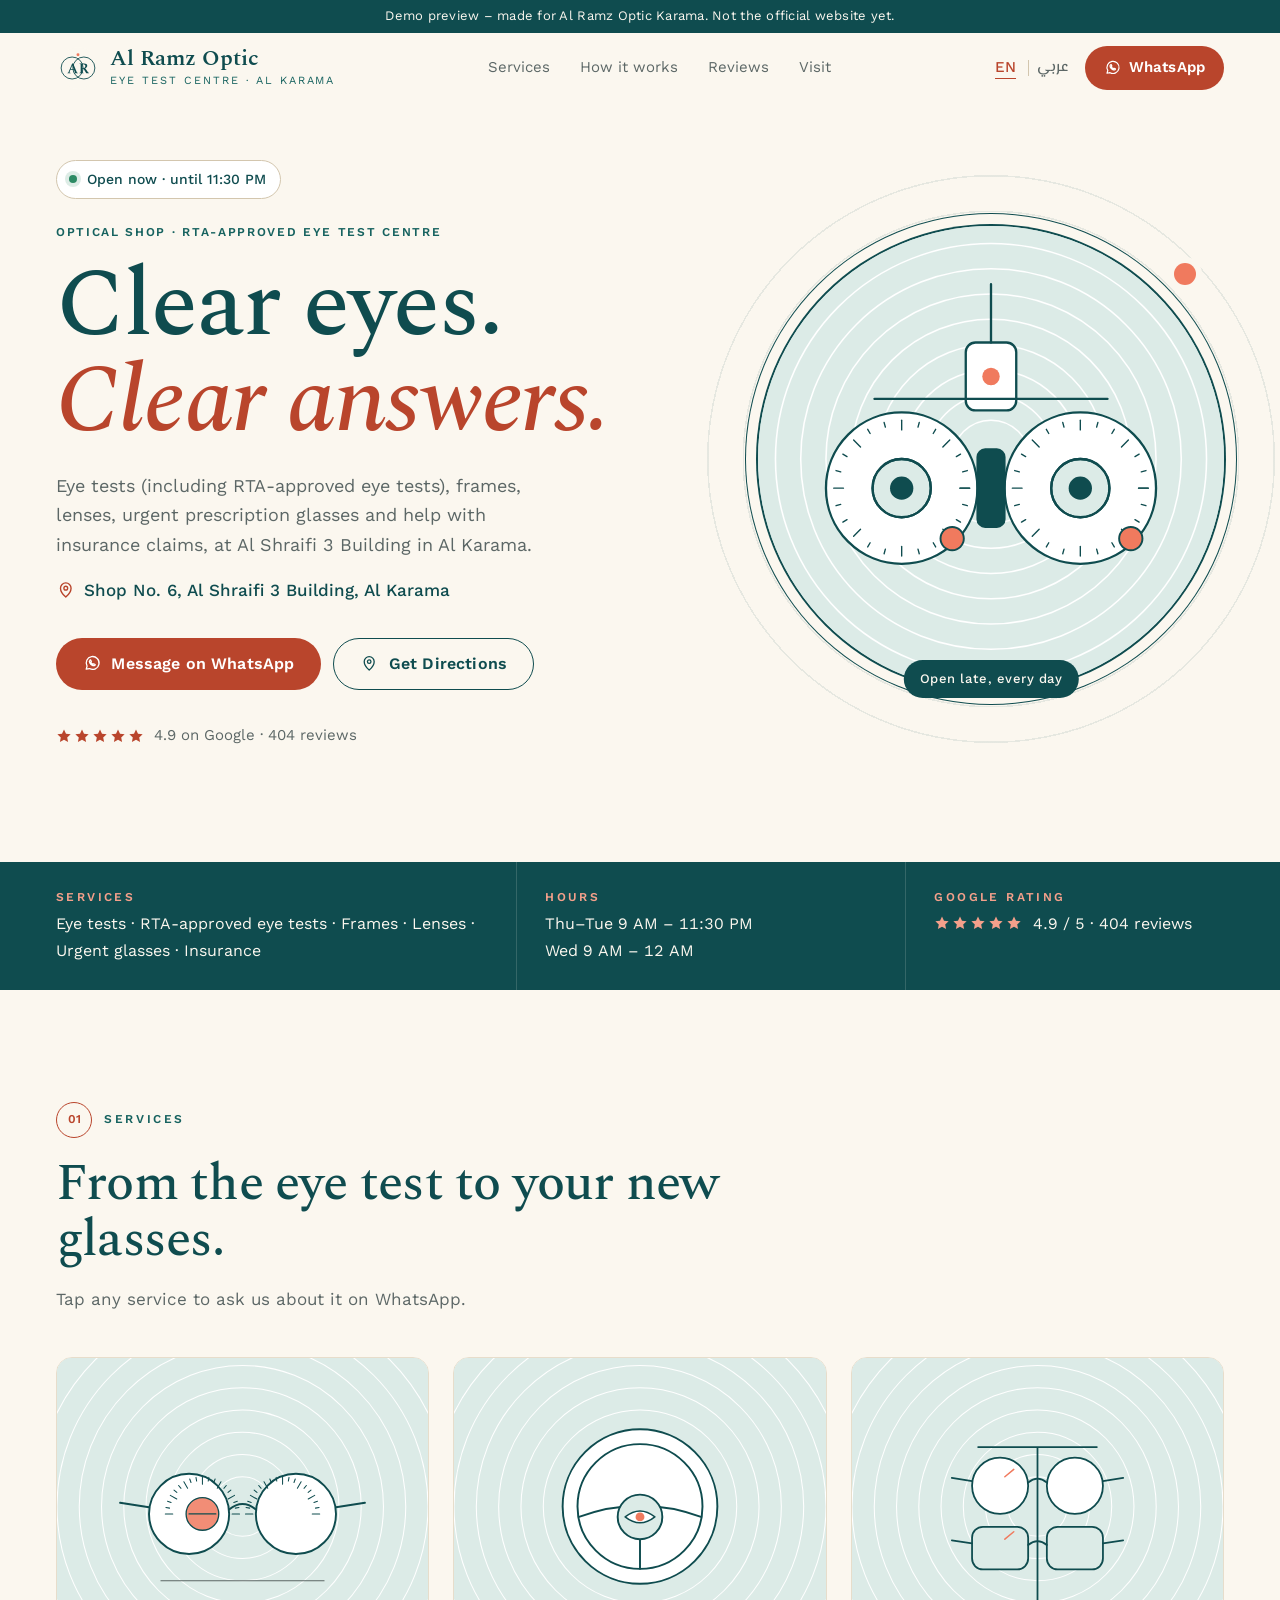
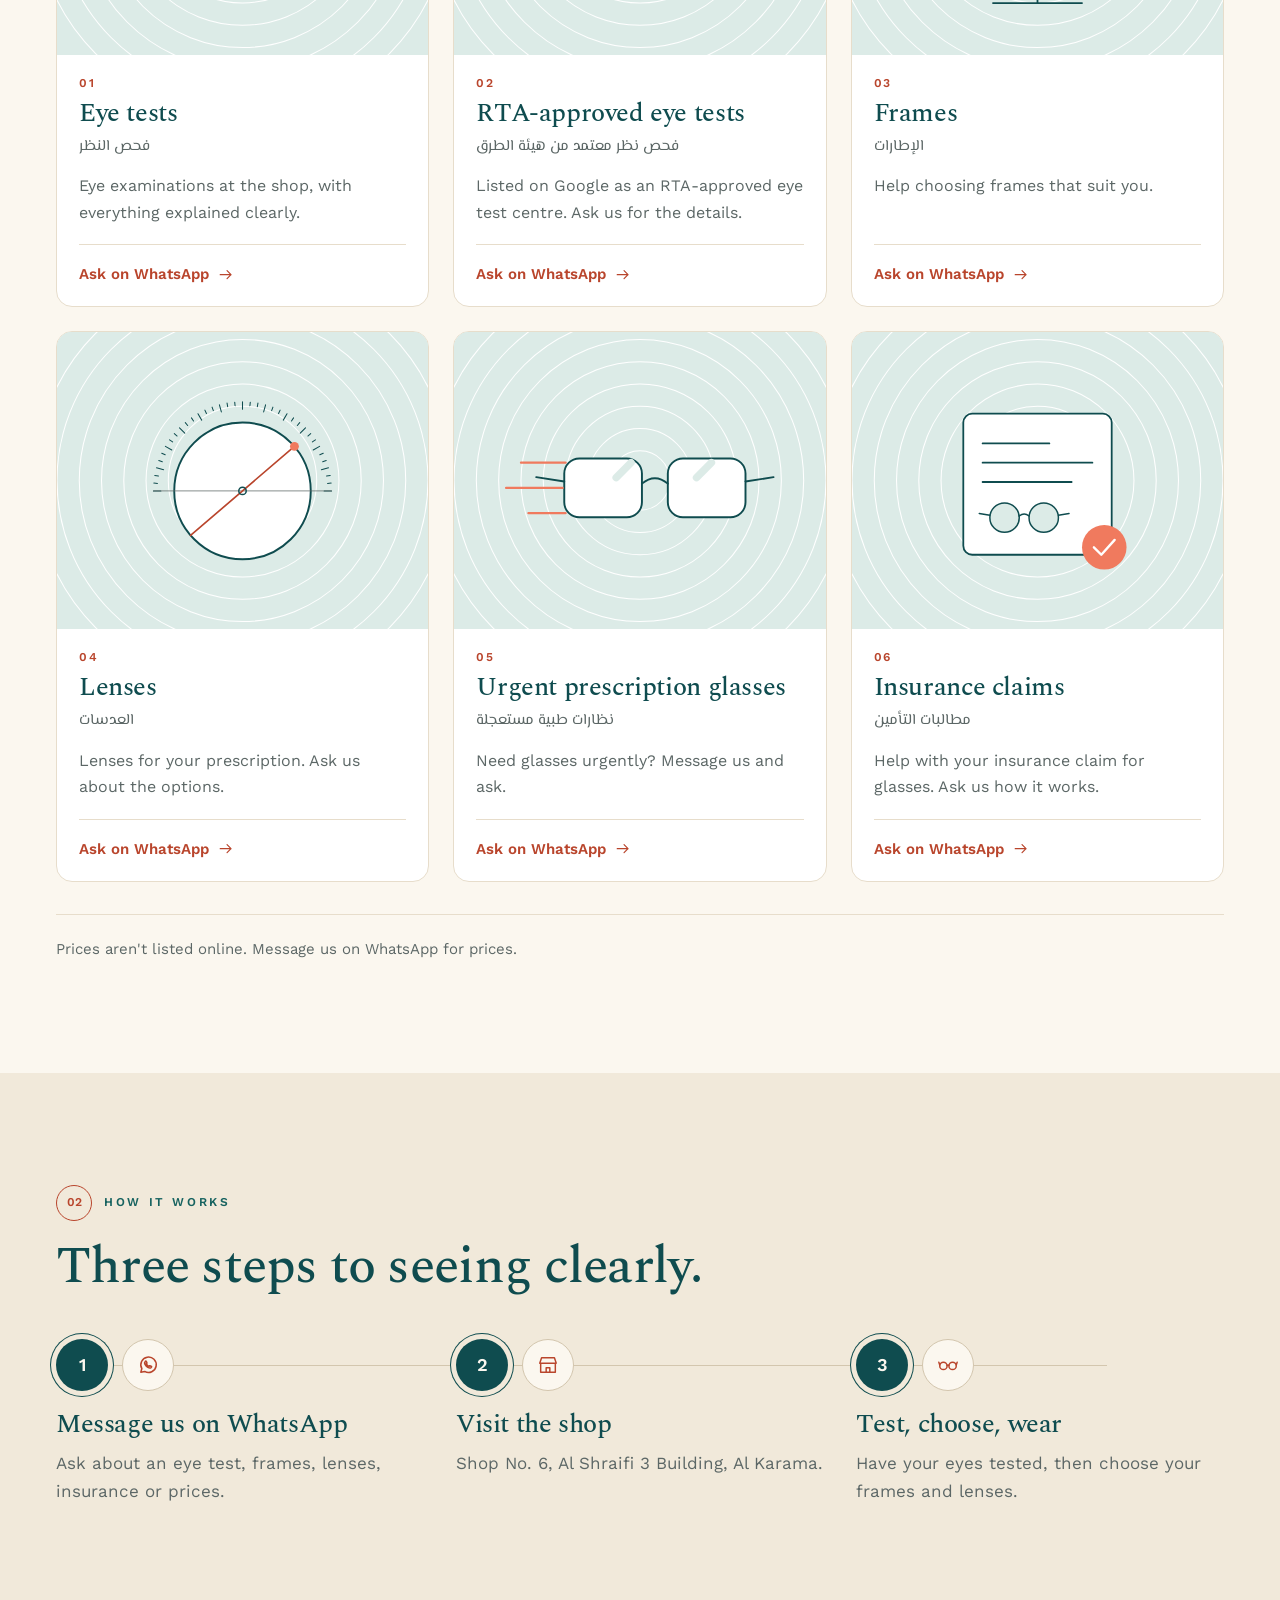
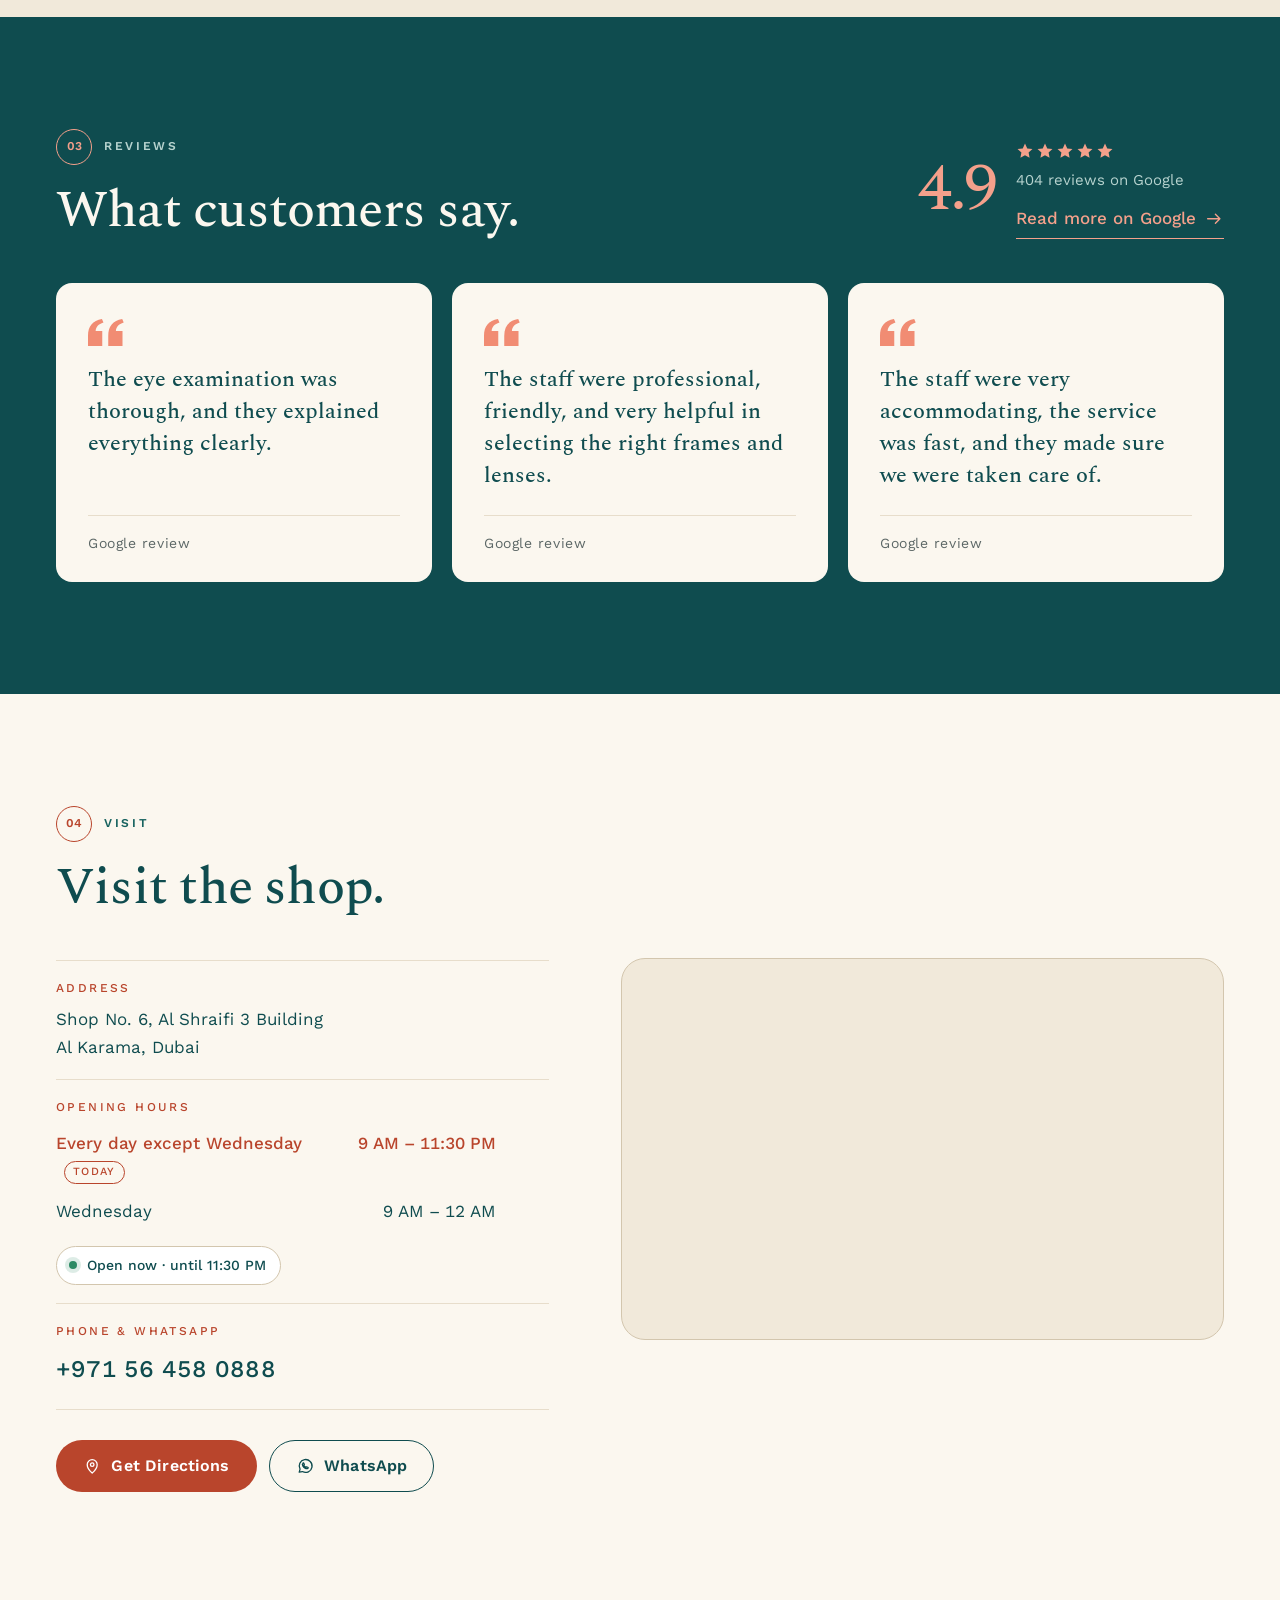
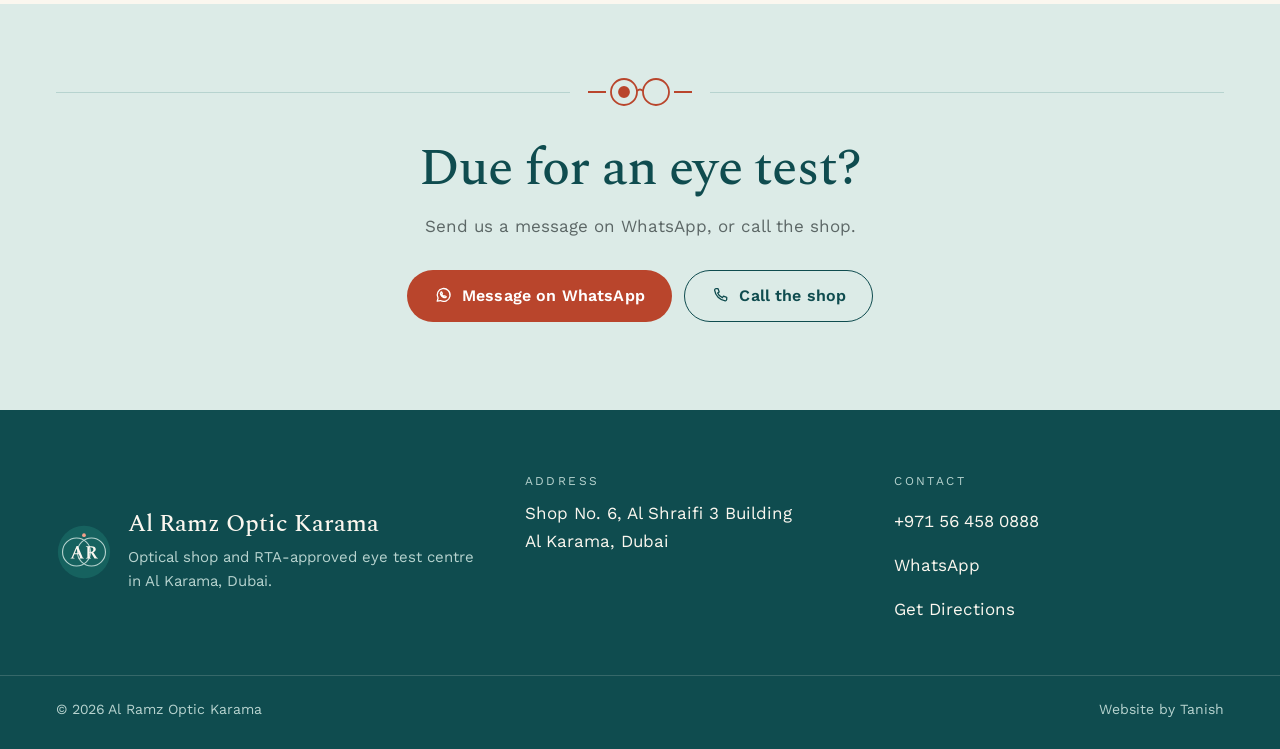
==== index.html @ 15a68d8b "Demo website for Al Ramz Optic Karama, Dubai Co-Authored-By: Claude Opus 5.5 <noreply@anthropic.com>" ====
<!doctype html>
<html lang="en" dir="ltr">
<head>
  <meta charset="utf-8">
  <meta name="viewport" content="width=device-width, initial-scale=1, viewport-fit=cover">
  <title>Al Ramz Optic Karama · Eye tests, frames and lenses in Al Karama, Dubai</title>
  <meta name="description" content="Optical shop and RTA-approved eye test centre at Al Shraifi 3 Building, Al Karama, Dubai: eye tests, frames, lenses, urgent prescription glasses and help with insurance claims. Rated 4.9 on Google.">
  <meta name="robots" content="noindex">
  <meta name="theme-color" content="#FBF7EF">

  <link rel="icon" href="images/logo.svg" type="image/svg+xml">
  <link rel="apple-touch-icon" href="images/apple-touch-icon.png">

  <!-- Social sharing (WhatsApp, iMessage, X…). WhatsApp previews don't run JavaScript, so these are plain text. -->
  <meta property="og:type" content="website">
  <meta property="og:site_name" content="Al Ramz Optic Karama">
  <meta property="og:title" content="Al Ramz Optic Karama · RTA-approved eye test centre, Al Karama">
  <meta property="og:description" content="Eye tests (including RTA-approved), frames, lenses, urgent prescription glasses and help with insurance claims. 4.9 on Google.">
  <meta property="og:url" content="https://tanish0212.github.io/al-ramz-optic-demo/">
  <meta property="og:image" content="https://tanish0212.github.io/al-ramz-optic-demo/images/og-image.jpg">
  <meta property="og:image:type" content="image/jpeg">
  <meta property="og:image:width" content="1200">
  <meta property="og:image:height" content="630">
  <meta property="og:image:alt" content="Al Ramz Optic Karama, an optical shop and eye test centre in Al Karama, Dubai">
  <meta name="twitter:card" content="summary_large_image">
  <meta name="twitter:title" content="Al Ramz Optic Karama · RTA-approved eye test centre, Al Karama">
  <meta name="twitter:description" content="Eye tests (including RTA-approved), frames, lenses, urgent prescription glasses and help with insurance claims. 4.9 on Google.">
  <meta name="twitter:image" content="https://tanish0212.github.io/al-ramz-optic-demo/images/og-image.jpg">

  <link rel="preconnect" href="https://fonts.googleapis.com">
  <link rel="preconnect" href="https://fonts.gstatic.com" crossorigin>
  <!-- Fonts load without blocking the first paint -->
  <link rel="preload" as="style" href="https://fonts.googleapis.com/css2?family=Spectral:ital,wght@0,500;0,600;1,500&amp;family=Work+Sans:wght@400;500;600&amp;family=El+Messiri:wght@400;500;600;700&amp;display=swap">
  <link rel="stylesheet" href="https://fonts.googleapis.com/css2?family=Spectral:ital,wght@0,500;0,600;1,500&amp;family=Work+Sans:wght@400;500;600&amp;family=El+Messiri:wght@400;500;600;700&amp;display=swap" media="print" onload="this.media='all'">
  <noscript><link rel="stylesheet" href="https://fonts.googleapis.com/css2?family=Spectral:ital,wght@0,500;0,600;1,500&amp;family=Work+Sans:wght@400;500;600&amp;family=El+Messiri:wght@400;500;600;700&amp;display=swap"></noscript>
  <link rel="stylesheet" href="style.css">
</head>
<body>
  <a class="skip-link" href="#main" data-t="skip">Skip to content</a>

  <!-- DEMO BANNER: delete this line (or set SHOP.showDemoBanner = false) when the site goes live -->
  <p class="demo-banner" data-t="demoBanner">Demo preview – made for Al Ramz Optic Karama. Not the official website yet.</p>

  <header class="site-header">
    <div class="container header-inner">
      <a class="brand" href="#top">
        <img class="brand-mark" src="images/logo.svg" width="44" height="44" alt="">
        <span class="brand-word">
          <span class="brand-name" data-t="brandName">Al Ramz Optic</span>
          <span class="brand-sub" data-t="brandSub">Eye test centre · Al Karama</span>
        </span>
        <span class="visually-hidden" data-shop="name">Al Ramz Optic Karama</span>
      </a>
      <nav class="nav" data-t-aria="navLabel" aria-label="Main">
        <a href="#services" data-t="navServices">Services</a>
        <a href="#how" data-t="navHow">How it works</a>
        <a href="#reviews" data-t="navReviews">Reviews</a>
        <a href="#visit" data-t="navVisit">Visit</a>
      </nav>
      <div class="header-actions">
        <div class="lang-toggle" role="group" data-t-aria="langLabel" aria-label="Language">
          <button type="button" data-lang="en" lang="en" aria-pressed="true">EN</button>
          <span class="lang-sep" aria-hidden="true"></span>
          <button type="button" data-lang="ar" lang="ar" aria-pressed="false">عربي</button>
        </div>
        <a class="btn btn-primary btn-sm js-wa" href="https://wa.me/971564580888?text=Hello%20Al%20Ramz%20Optic%2C%20I%20found%20you%20on%20your%20website%20and%20I%27d%20like%20to%20ask%20about%20an%20eye%20test%20or%20glasses." target="_blank" rel="noopener" data-t-aria="waAria" aria-label="Message Al Ramz Optic Karama on WhatsApp">
          <svg class="icon" viewBox="0 0 24 24" width="18" height="18" aria-hidden="true"><use href="#i-wa"/></svg>
          <span class="label-long" data-t="waShort">WhatsApp</span>
        </a>
      </div>
    </div>
  </header>

  <main id="main">
    <!-- HERO -->
    <section class="hero" id="top" aria-labelledby="hero-title">
      <div class="container hero-grid">
        <div class="hero-copy">
          <p class="status js-status reveal"><span class="status-dot" aria-hidden="true"></span><span class="status-text"></span></p>
          <p class="eyebrow reveal" data-t="heroEyebrow">Al Ramz Optic Karama</p>
          <h1 class="hero-title js-hero-title" id="hero-title">Clear eyes. Clear answers.</h1>
          <p class="lead reveal" data-t="heroSub"></p>
          <p class="place reveal">
            <svg class="icon" viewBox="0 0 24 24" width="18" height="18" aria-hidden="true"><use href="#i-pin"/></svg>
            <span data-t="heroPlace">Shop No. 6, Al Shraifi 3 Building, Al Karama</span>
          </p>
          <div class="actions reveal">
            <a class="btn btn-primary js-wa" href="https://wa.me/971564580888?text=Hello%20Al%20Ramz%20Optic%2C%20I%20found%20you%20on%20your%20website%20and%20I%27d%20like%20to%20ask%20about%20an%20eye%20test%20or%20glasses." target="_blank" rel="noopener">
              <svg class="icon" viewBox="0 0 24 24" width="20" height="20" aria-hidden="true"><use href="#i-wa"/></svg>
              <span data-t="waCta">Message on WhatsApp</span><span class="visually-hidden js-newtab"></span>
            </a>
            <a class="btn btn-ghost js-dir" href="https://www.google.com/maps/search/?api=1&amp;query=Al+Ramz+Optic+Al+Shraifi+3+Building+Al+Karama+Dubai" target="_blank" rel="noopener">
              <svg class="icon" viewBox="0 0 24 24" width="20" height="20" aria-hidden="true"><use href="#i-pin"/></svg>
              <span data-t="directions">Get Directions</span><span class="visually-hidden js-newtab"></span>
            </a>
          </div>
          <a class="rating js-rating js-reviews reveal" href="#reviews"></a>
        </div>
        <figure class="hero-media reveal">
          <div class="frame">
            <img class="js-img" data-img="hero" src="images/phoropter.svg" alt="" width="480" height="600" fetchpriority="high">
          </div>
          <figcaption class="media-caption" data-t="heroCaption">Open late, every day</figcaption>
        </figure>
      </div>
    </section>

    <!-- QUICK FACTS -->
    <section class="strip" data-t-aria="stripAria" aria-label="Quick facts">
      <div class="container strip-grid">
        <div class="strip-item">
          <span class="strip-label" data-t="stripServicesLabel">Services</span>
          <span class="strip-value" data-t="stripServices"></span>
        </div>
        <div class="strip-item">
          <span class="strip-label" data-t="stripHoursLabel">Hours</span>
          <span class="strip-value js-strip-hours"></span>
        </div>
        <div class="strip-item">
          <span class="strip-label" data-t="stripRatingLabel">Google rating</span>
          <span class="strip-value"><span class="js-stars"></span> <span class="num" data-t="stripRating"></span></span>
        </div>
      </div>
    </section>

    <!-- SERVICES -->
    <section class="section" id="services" aria-labelledby="services-title">
      <div class="container">
        <header class="section-head reveal">
          <p class="kicker"><span class="kicker-num">01</span><span data-t="servicesKicker">Services</span></p>
          <h2 id="services-title" data-t="servicesTitle">From the eye test to your new glasses.</h2>
          <p class="section-intro" data-t="servicesIntro"></p>
        </header>
        <ul class="services js-services" role="list"></ul>
        <p class="quote-note reveal" data-t="quoteNote"></p>
      </div>
    </section>

    <!-- HOW IT WORKS -->
    <section class="section section-alt" id="how" aria-labelledby="how-title">
      <div class="container">
        <header class="section-head reveal">
          <p class="kicker"><span class="kicker-num">02</span><span data-t="howKicker">How it works</span></p>
          <h2 id="how-title" data-t="howTitle">Three simple steps.</h2>
        </header>
        <ol class="steps js-steps" role="list"></ol>
      </div>
    </section>

    <!-- REVIEWS -->
    <section class="section section-reviews" id="reviews" aria-labelledby="reviews-title">
      <div class="container">
        <div class="reviews-head reveal">
          <div>
            <p class="kicker"><span class="kicker-num">03</span><span data-t="reviewsKicker">Reviews</span></p>
            <h2 id="reviews-title" data-t="reviewsTitle">In our customers' words.</h2>
          </div>
          <div class="score">
            <span class="score-value js-score" lang="en" dir="ltr">4.9</span>
            <div class="score-meta">
              <span class="js-stars score-stars"></span>
              <span class="score-count num" data-t="basedOn">404 reviews on Google</span>
              <a class="text-link js-reviews" href="#reviews">
                <span data-t="readMore">Read more on Google</span><span class="visually-hidden js-newtab"></span>
                <svg class="icon icon-arrow" viewBox="0 0 24 24" width="18" height="18" aria-hidden="true"><use href="#i-arrow"/></svg>
              </a>
            </div>
          </div>
        </div>
        <ul class="reviews js-reviews-list" role="list"></ul>
      </div>
    </section>

    <!-- VISIT -->
    <section class="section section-visit" id="visit" aria-labelledby="visit-title">
      <div class="container visit-grid">
        <div class="visit-copy">
          <header class="section-head reveal">
            <p class="kicker"><span class="kicker-num">04</span><span data-t="visitKicker">Visit</span></p>
            <h2 id="visit-title" data-t="visitTitle">Find us.</h2>
          </header>
          <dl class="visit-info reveal">
            <div>
              <dt data-t="addressLabel">Address</dt>
              <dd><address class="js-address"></address></dd>
            </div>
            <div>
              <dt data-t="hoursLabel">Opening hours</dt>
              <dd>
                <table class="hours js-hours"></table>
                <span class="status status--inline js-status"><span class="status-dot" aria-hidden="true"></span><span class="status-text"></span></span>
              </dd>
            </div>
            <div>
              <dt data-t="phoneLabel">Phone &amp; WhatsApp</dt>
              <dd><a class="phone-link js-tel js-phone" href="tel:+971564580888">+971 56 458 0888</a></dd>
            </div>
          </dl>
          <div class="actions reveal">
            <a class="btn btn-primary js-dir" href="https://www.google.com/maps/search/?api=1&amp;query=Al+Ramz+Optic+Al+Shraifi+3+Building+Al+Karama+Dubai" target="_blank" rel="noopener">
              <svg class="icon" viewBox="0 0 24 24" width="20" height="20" aria-hidden="true"><use href="#i-pin"/></svg>
              <span data-t="directions">Get Directions</span><span class="visually-hidden js-newtab"></span>
            </a>
            <a class="btn btn-ghost js-wa" href="https://wa.me/971564580888?text=Hello%20Al%20Ramz%20Optic%2C%20I%20found%20you%20on%20your%20website%20and%20I%27d%20like%20to%20ask%20about%20an%20eye%20test%20or%20glasses." target="_blank" rel="noopener">
              <svg class="icon" viewBox="0 0 24 24" width="20" height="20" aria-hidden="true"><use href="#i-wa"/></svg>
              <span data-t="waShort">WhatsApp</span><span class="visually-hidden js-newtab"></span>
            </a>
          </div>
        </div>
        <div class="map reveal">
          <iframe class="js-map" title="Map" width="600" height="380" loading="lazy" referrerpolicy="no-referrer-when-downgrade" allowfullscreen></iframe>
        </div>
      </div>
    </section>

    <!-- CLOSING CTA -->
    <section class="cta-band" aria-labelledby="cta-title">
      <div class="container cta-inner reveal">
        <div class="motif" aria-hidden="true"><svg viewBox="0 0 112 32" width="112" height="32"><g fill="none" stroke="currentColor" stroke-width="1.8"><circle cx="40" cy="16" r="13"/><circle cx="72" cy="16" r="13"/><circle cx="40" cy="16" r="5" fill="currentColor"/><path d="M53 15q3-3 6 0M4 16h18M90 16h18"/></g></svg></div>
        <h2 id="cta-title" class="cta-title" data-t="ctaTitle"></h2>
        <p class="cta-sub" data-t="ctaSub"></p>
        <div class="actions actions--center">
          <a class="btn btn-primary js-wa" href="https://wa.me/971564580888?text=Hello%20Al%20Ramz%20Optic%2C%20I%20found%20you%20on%20your%20website%20and%20I%27d%20like%20to%20ask%20about%20an%20eye%20test%20or%20glasses." target="_blank" rel="noopener">
            <svg class="icon" viewBox="0 0 24 24" width="20" height="20" aria-hidden="true"><use href="#i-wa"/></svg>
            <span data-t="waCta">Message on WhatsApp</span><span class="visually-hidden js-newtab"></span>
          </a>
          <a class="btn btn-ghost js-tel" href="tel:+971564580888">
            <svg class="icon" viewBox="0 0 24 24" width="20" height="20" aria-hidden="true"><use href="#i-phone"/></svg>
            <span data-t="callCta">Call us</span>
          </a>
        </div>
      </div>
    </section>
  </main>

  <footer class="site-footer">
    <div class="container footer-grid">
      <div class="footer-brand">
        <img src="images/logo-light.svg" width="56" height="56" alt="">
        <div>
          <p class="footer-name" data-t="footerName">Al Ramz Optic Karama</p>
          <p class="footer-tag" data-t="footerTag"></p>
        </div>
      </div>
      <div class="footer-col">
        <p class="footer-label" data-t="addressLabel">Address</p>
        <address class="js-address"></address>
      </div>
      <div class="footer-col">
        <p class="footer-label" data-t="footerContact">Contact</p>
        <p><a class="js-tel js-phone" href="tel:+971564580888">+971 56 458 0888</a></p>
        <p><a class="js-wa" href="https://wa.me/971564580888?text=Hello%20Al%20Ramz%20Optic%2C%20I%20found%20you%20on%20your%20website%20and%20I%27d%20like%20to%20ask%20about%20an%20eye%20test%20or%20glasses." target="_blank" rel="noopener"><span data-t="waShort">WhatsApp</span><span class="visually-hidden js-newtab"></span></a></p>
        <p><a class="js-dir" href="https://www.google.com/maps/search/?api=1&amp;query=Al+Ramz+Optic+Al+Shraifi+3+Building+Al+Karama+Dubai" target="_blank" rel="noopener"><span data-t="directions">Get Directions</span><span class="visually-hidden js-newtab"></span></a></p>
      </div>
    </div>
    <div class="container footer-bottom">
      <p>© <span class="js-year num"></span> <span lang="en" data-shop="name">Al Ramz Optic Karama</span></p>
      <p data-t="credit">Website by Tanish</p>
    </div>
  </footer>

  <a class="fab js-wa" href="https://wa.me/971564580888?text=Hello%20Al%20Ramz%20Optic%2C%20I%20found%20you%20on%20your%20website%20and%20I%27d%20like%20to%20ask%20about%20an%20eye%20test%20or%20glasses." target="_blank" rel="noopener" data-t-aria="waAria" aria-label="Message Al Ramz Optic Karama on WhatsApp">
    <svg viewBox="0 0 24 24" width="28" height="28" aria-hidden="true"><use href="#i-wa"/></svg>
  </a>

  <!-- Icon set (drawn for this site, stroke only) -->
  <svg width="0" height="0" style="position:absolute" aria-hidden="true" focusable="false">
    <symbol id="i-wa" viewBox="0 0 24 24"><g fill="none" stroke="currentColor" stroke-width="1.7" stroke-linecap="round" stroke-linejoin="round"><path d="M4.2 19.8l1.1-3.9A8.4 8.4 0 1 1 8.4 19z"/><path d="M9 8.3c.2-.5.6-.6 1-.5l.9 2-.7.9c.5 1.2 1.5 2.2 2.8 2.8l.9-.7 2 .9c.1.4 0 .8-.5 1.1-.9.6-2.1.6-3.6-.2a8.4 8.4 0 0 1-2.9-2.9c-.8-1.5-.8-2.7.1-3.4z"/></g></symbol>
    <symbol id="i-pin" viewBox="0 0 24 24"><g fill="none" stroke="currentColor" stroke-width="1.7" stroke-linecap="round" stroke-linejoin="round"><path d="M12 21s-6.5-5.8-6.5-11a6.5 6.5 0 0 1 13 0c0 5.2-6.5 11-6.5 11Z"/><circle cx="12" cy="10" r="2.3"/></g></symbol>
    <symbol id="i-phone" viewBox="0 0 24 24"><path fill="none" stroke="currentColor" stroke-width="1.7" stroke-linecap="round" stroke-linejoin="round" d="M6.6 3.5h2.6l1.5 4.2-2 1.4a10.6 10.6 0 0 0 6.2 6.2l1.4-2 4.2 1.5v2.6a1.9 1.9 0 0 1-2 1.9A16.2 16.2 0 0 1 4.7 5.5a1.9 1.9 0 0 1 1.9-2Z"/></symbol>
    <symbol id="i-arrow" viewBox="0 0 24 24"><path fill="none" stroke="currentColor" stroke-width="1.7" stroke-linecap="round" stroke-linejoin="round" d="M4.5 12h15M14 6.5l5.5 5.5-5.5 5.5"/></symbol>
    <symbol id="i-store" viewBox="0 0 24 24"><g fill="none" stroke="currentColor" stroke-width="1.6" stroke-linecap="round" stroke-linejoin="round"><path d="M4 10v10h16V10M3 10l2-6h14l2 6Z"/><path d="M10 20v-5h4v5"/></g></symbol>
    <symbol id="i-lens" viewBox="0 0 24 24"><g fill="none" stroke="currentColor" stroke-width="1.6" stroke-linecap="round" stroke-linejoin="round"><circle cx="7" cy="13" r="4"/><circle cx="17" cy="13" r="4"/><path d="M11 12.5q1-1 2 0M3 12l-1-3M21 12l1-3"/></g></symbol>
  </svg>

  <noscript>
    <div class="noscript">Al Ramz Optic Karama · Shop No. 6, Al Shraifi 3 Building, Al Karama, Dubai · <a href="https://wa.me/971564580888">WhatsApp +971 56 458 0888</a></div>
  </noscript>

  <script src="script.js"></script>
</body>
</html>
---- style.css ----
/* Al Ramz Optic Karama — stylesheet. Warm ivory + deep teal + coral; round lens frames, concentric rings, a phoropter, degree scales. */

:root {
  --bg: #FBF7EF; --surface: #FFFFFF; --alt: #F1E9DA; --line: #E7DDCB; --line-2: #D3C6AE;
  --ink: #0F4C4F; --muted: #5C6766;
  --accent: #B9452C; --accent-hi: #9E3A25; --on-accent: #FFFFFF;
  --deep: #0F4C4F; --on-deep: #FBF7EF; --on-deep-muted: #B7D3CF; --deep-line: rgba(251, 247, 239, .16);
  --star: #B9452C;
  --open: #2C8A64; --open-ring: rgba(44, 138, 100, .16); --closed: #98A09F;
  --header-bg: #FBF7EF; --card-shadow: 0 24px 44px -32px rgba(15, 76, 79, .45); --fab-shadow: rgba(185, 69, 44, .45);
  --f-display: "Spectral", Georgia, serif;
  --f-body: "Work Sans", system-ui, -apple-system, "Segoe UI", sans-serif;
  --f-ui: "Work Sans", system-ui, sans-serif;
  --f-num: "Work Sans", system-ui, sans-serif;
  --f-quote: "Spectral", Georgia, serif;
  --f-brand: "Spectral", Georgia, serif;
  --f-ar: "El Messiri", "Segoe UI", Tahoma, sans-serif;
  --f-ar-display: "El Messiri", "Segoe UI", Tahoma, sans-serif;
  --gutter: 20px; --max: 1200px; --header-h: 70px; --radius: 16px; --btn-radius: 999px;
  --ease: cubic-bezier(.2, .65, .2, 1); --svc-cols: 3;
  color-scheme: light;
}

/* =====================================================================
   Base layout (shared structure). The theme block at the end of this
   file gives the site its own look. Mobile-first; logical properties
   (inline/block) so Arabic RTL mirrors automatically.
   ===================================================================== */

*, *::before, *::after { box-sizing: border-box; }

html {
  -webkit-text-size-adjust: 100%;
  text-size-adjust: 100%;
  scroll-padding-top: calc(var(--header-h) + 12px);
}
@media (prefers-reduced-motion: no-preference) {
  html { scroll-behavior: smooth; }
}
html[lang="ar"] {
  --f-display: var(--f-ar-display);
  --f-body: var(--f-ar);
  --f-brand: var(--f-ar-display);
}

body {
  margin: 0;
  background: var(--bg);
  color: var(--ink);
  font: 400 1.0625rem/1.65 var(--f-body);
  -webkit-font-smoothing: antialiased;
  -moz-osx-font-smoothing: grayscale;
  overflow-x: clip;
  font-variant-numeric: lining-nums;
  font-feature-settings: "lnum" 1;
}
html[lang="ar"] body { line-height: 1.8; }

img, svg, iframe { display: block; max-width: 100%; }
img { height: auto; }
a { color: inherit; text-decoration: none; }
p, h1, h2, h3, ul, ol, dl, dd, figure, blockquote { margin: 0; padding: 0; }
ul[role="list"], ol[role="list"] { list-style: none; }
address { font-style: normal; }
button { font: inherit; color: inherit; }
[hidden] { display: none !important; }

::selection { background: var(--accent); color: var(--on-accent); }
:focus-visible { outline: 2px solid var(--accent); outline-offset: 3px; border-radius: 2px; }

.container {
  width: 100%;
  max-width: calc(var(--max) + var(--gutter) * 2);
  margin-inline: auto;
  padding-inline: var(--gutter);
}
@media (min-width: 768px) { :root { --gutter: 40px; } }
@media (min-width: 1280px) { :root { --gutter: 56px; } }

.visually-hidden {
  position: absolute !important;
  width: 1px; height: 1px;
  overflow: hidden; clip: rect(0 0 0 0); clip-path: inset(50%);
  white-space: nowrap;
}
.ltr { unicode-bidi: isolate; direction: ltr; }
.num { font-family: var(--f-num); font-variant-numeric: lining-nums tabular-nums; }

.skip-link {
  position: absolute; inset-inline-start: 12px; top: -60px; z-index: 100;
  background: var(--accent); color: var(--on-accent); padding: 12px 16px; border-radius: var(--radius);
  font-weight: 500;
}
.skip-link:focus { top: 12px; }

/* ---------- Demo banner ---------- */
.demo-banner {
  background: var(--deep);
  color: var(--on-deep);
  text-align: center;
  font-size: .8125rem;
  line-height: 1.45;
  letter-spacing: .02em;
  padding: 7px var(--gutter);
}

/* ---------- Icons ---------- */
.icon { display: inline-flex; flex: none; }
.icon svg, svg.icon { width: 1.15em; height: 1.15em; }
[dir="rtl"] .icon-arrow, [dir="rtl"] .service-link .icon svg { transform: scaleX(-1); }

/* ---------- Buttons ---------- */
.btn {
  display: inline-flex; align-items: center; justify-content: center; gap: 10px;
  min-height: 52px; padding: 0 26px;
  border-radius: var(--btn-radius);
  font: 500 1rem/1 var(--f-body);
  letter-spacing: .02em;
  border: 1px solid transparent;
  transition: background-color .25s var(--ease), color .25s var(--ease), border-color .25s var(--ease), transform .25s var(--ease);
  white-space: nowrap;
}
.btn-primary { background: var(--accent); color: var(--on-accent); }
.btn-primary:hover { background: var(--accent-hi); }
.btn-ghost { border-color: var(--accent); color: var(--accent); background: transparent; }
.btn-ghost:hover { background: var(--accent); color: var(--on-accent); }
.btn:active { transform: translateY(1px); }
.btn-sm { min-height: 44px; padding: 0 16px; font-size: .9375rem; gap: 8px; }

.actions { display: flex; flex-wrap: wrap; gap: 12px; }
.actions--center { justify-content: center; }

.text-link {
  display: inline-flex; align-items: center; gap: 8px;
  min-height: 44px;
  color: var(--accent); font-weight: 500;
  border-bottom: 1px solid currentColor;
  padding-top: 4px;
  transition: gap .25s var(--ease);
}
.text-link:hover { gap: 12px; }

/* ---------- Header ---------- */
.site-header {
  position: sticky; top: 0; z-index: 50;
  background: var(--header-bg);
  border-bottom: 1px solid transparent;
  transition: border-color .3s var(--ease), box-shadow .3s var(--ease);
}
.site-header.is-compact { border-bottom-color: var(--line); }
.header-inner {
  display: flex; align-items: center; justify-content: space-between; gap: 12px;
  min-height: var(--header-h);
}
.brand { display: inline-flex; align-items: center; gap: 10px; min-height: 44px; min-width: 0; }
.brand-mark { width: 40px; height: 40px; flex: none; }
.brand-word { display: flex; flex-direction: column; line-height: 1.1; min-width: 0; }
.brand-name { font: 500 1.25rem/1 var(--f-brand); white-space: nowrap; }
.brand-sub {
  display: none;
  font-size: .6875rem; letter-spacing: .18em; text-transform: uppercase; color: var(--muted);
  margin-top: 5px; white-space: nowrap;
}
html[lang="ar"] .brand-sub { letter-spacing: 0; font-size: .75rem; }

.nav { display: none; }
.header-actions { display: flex; align-items: center; gap: 8px; flex: none; }
.lang-toggle { display: flex; align-items: center; }
.lang-toggle button {
  min-width: 44px; min-height: 44px; padding: 0 8px;
  background: none; border: 0; cursor: pointer;
  font: 500 .9375rem/1 var(--f-ui);
  color: var(--muted);
  border-radius: 2px;
}
.lang-toggle button[lang="ar"] { font-family: var(--f-ar); }
.lang-toggle button[aria-pressed="true"] { color: var(--accent); text-decoration: underline; text-underline-offset: 6px; text-decoration-thickness: 1px; }
.lang-toggle button:hover { color: var(--ink); }
.lang-sep { width: 1px; height: 16px; background: var(--line-2); }

.site-header .btn-sm .label-long { display: none; }
.site-header .btn-sm { width: 44px; padding: 0; }

@media (min-width: 480px) {
  .brand-sub { display: block; }
  .site-header .btn-sm .label-long { display: inline; }
  .site-header .btn-sm { width: auto; padding: 0 18px; }
}
@media (min-width: 768px) {
  .brand-mark { width: 44px; height: 44px; }
}
@media (min-width: 1024px) {
  .nav { display: flex; gap: 2px; }
  .nav a {
    display: inline-flex; align-items: center; min-height: 44px; padding: 0 14px;
    font-size: .9375rem; color: var(--muted);
    transition: color .2s var(--ease);
  }
  .nav a:hover { color: var(--accent); }
}

/* ---------- Shared type ---------- */
.kicker {
  display: inline-flex; align-items: center; gap: 12px;
  font-size: .75rem; font-weight: 500; letter-spacing: .22em; text-transform: uppercase;
  color: var(--accent);
  margin-bottom: 18px;
}
.kicker-num { font-family: var(--f-num); font-size: .75rem; letter-spacing: .1em; }
html[lang="ar"] .kicker { letter-spacing: 0; font-size: .875rem; font-weight: 600; }

h1, h2, h3 { font-family: var(--f-display); font-weight: 500; color: var(--ink); }
h2 {
  font-size: clamp(2.125rem, 1.6rem + 2.4vw, 3.25rem);
  line-height: 1.08; letter-spacing: -.01em;
}
html[lang="ar"] h2 { font-size: clamp(1.75rem, 1.35rem + 1.8vw, 2.5rem); line-height: 1.4; letter-spacing: 0; font-weight: 600; }

.section { padding-block: 80px; }
.section-alt { background: var(--alt); }
@media (min-width: 1024px) { .section { padding-block: 112px; } }

.section-head { margin-bottom: 44px; max-width: 760px; }
.section-intro { margin-top: 16px; color: var(--muted); max-width: 56ch; }

/* ---------- Status badge ---------- */
.status {
  display: inline-flex; align-items: center; gap: 10px;
  font-size: .875rem; font-weight: 500; color: var(--ink);
  padding: 7px 14px 7px 12px;
  border: 1px solid var(--line-2); border-radius: 999px;
  background: var(--surface);
}
.status-dot { width: 8px; height: 8px; border-radius: 50%; background: var(--closed); flex: none; }
.status[data-state="open"] .status-dot { background: var(--open); box-shadow: 0 0 0 4px var(--open-ring); }
.status--inline { margin-top: 14px; }

/* ---------- Hero ---------- */
.hero { padding-block: 32px 64px; position: relative; }
.hero-grid { display: grid; gap: 44px; align-items: center; }
.hero-copy .status { margin-bottom: 24px; }
.eyebrow {
  font-size: .75rem; letter-spacing: .24em; text-transform: uppercase; color: var(--accent); font-weight: 500;
  margin-bottom: 14px;
}
html[lang="ar"] .eyebrow { letter-spacing: 0; font-size: .9375rem; font-weight: 600; }
.hero-title {
  font-size: clamp(2.75rem, 1.9rem + 4.2vw, 5.25rem);
  line-height: 1; letter-spacing: -.015em;
}
.hero-title .line { display: block; }
.hero-title .accent { color: var(--accent); }
html[lang="ar"] .hero-title { font-size: clamp(2.125rem, 1.5rem + 3vw, 3.75rem); line-height: 1.35; letter-spacing: 0; font-weight: 600; }
.lead { margin-top: 22px; font-size: 1.125rem; color: var(--muted); max-width: 46ch; }
.place { display: inline-flex; align-items: center; gap: 8px; margin-top: 16px; font-weight: 500; color: var(--ink); }
.place .icon { color: var(--accent); }
.hero .actions { margin-top: 30px; }
.rating {
  display: inline-flex; align-items: center; gap: 10px; flex-wrap: wrap;
  margin-top: 24px; min-height: 44px;
  font-size: .9375rem; color: var(--muted);
}
.rating:hover span { color: var(--ink); }
.stars { display: inline-flex; gap: 2px; color: var(--star); vertical-align: -2px; }

.hero-media { position: relative; max-width: 420px; width: 100%; margin-inline: auto; }
.frame { position: relative; overflow: hidden; aspect-ratio: 4 / 5; background: var(--alt); }
.frame img { width: 100%; height: 100%; object-fit: cover; }
.frame img[src$=".svg"] { object-fit: contain; }
.media-caption {
  position: absolute; inset-inline-start: 50%; bottom: -18px; transform: translateX(-50%);
  background: var(--surface); border: 1px solid var(--line);
  padding: 8px 16px; border-radius: 999px;
  font-size: .8125rem; letter-spacing: .04em; white-space: nowrap; color: var(--ink);
}
[dir="rtl"] .media-caption { transform: translateX(50%); }

@media (min-width: 768px) {
  .hero { padding-block: 48px 88px; }
  .hero-media { max-width: 440px; }
}
@media (min-width: 1024px) {
  .hero { padding-block: 56px 104px; }
  .hero-grid { grid-template-columns: 1.15fr .85fr; gap: 72px; }
  .hero-media { max-width: none; margin-inline: 0; }
}

/* ---------- Quick facts strip ---------- */
.strip { border-block: 1px solid var(--line); background: var(--surface); }
.strip-grid { display: grid; }
.strip-item { display: flex; flex-direction: column; gap: 4px; padding-block: 20px; border-bottom: 1px solid var(--line); }
.strip-item:last-child { border-bottom: 0; }
.strip-label { font-size: .75rem; letter-spacing: .2em; text-transform: uppercase; color: var(--accent); font-weight: 500; }
html[lang="ar"] .strip-label { letter-spacing: 0; font-size: .875rem; }
.strip-value { font-size: 1rem; color: var(--ink); }
.strip-value .stars { margin-inline-end: 6px; }
.strip-line { display: block; }
@media (min-width: 768px) and (max-width: 1023px) {
  .strip-grid { grid-template-columns: 1fr 1fr; }
  .strip-item:first-child { grid-column: 1 / -1; }
  .strip-item:nth-child(2) { border-bottom: 0; }
  .strip-item:last-child { padding-inline-start: 28px; border-inline-start: 1px solid var(--line); }
}
@media (min-width: 1024px) {
  .strip-grid { grid-template-columns: 1.3fr 1.1fr .9fr; }
  .strip-item { border-bottom: 0; padding: 26px 28px; border-inline-start: 1px solid var(--line); }
  .strip-item:first-child { border-inline-start: 0; padding-inline-start: 0; }
}

/* ---------- Services ---------- */
.services { display: grid; gap: 20px; }
@media (min-width: 600px) { .services { grid-template-columns: repeat(2, 1fr); gap: 24px; } }
@media (min-width: 1100px) { .services { grid-template-columns: repeat(var(--svc-cols, 3), 1fr); } }
.service {
  display: flex; flex-direction: column;
  background: var(--surface);
  border: 1px solid var(--line);
  border-radius: var(--radius);
  overflow: hidden;
  transition: border-color .3s var(--ease), box-shadow .4s var(--ease);
}
.service:hover { border-color: var(--line-2); box-shadow: var(--card-shadow); }
.service-media { aspect-ratio: 5 / 4; background: var(--alt); overflow: hidden; border-bottom: 1px solid var(--line); }
.service-media img { width: 100%; height: 100%; object-fit: cover; transition: transform .8s var(--ease); }
.service-media img[src$=".svg"] { object-fit: contain; }
.service:hover .service-media img { transform: scale(1.03); }
.service-body { display: flex; flex-direction: column; flex: 1; padding: 22px 22px 18px; }
.service-num { font: 500 .75rem/1 var(--f-num); letter-spacing: .14em; color: var(--accent); }
.service-name { margin-top: 10px; font-size: 1.625rem; line-height: 1.15; }
html[lang="ar"] .service-name { font-size: 1.3125rem; line-height: 1.45; font-weight: 600; }
.service-alt { margin-top: 6px; font-size: .9375rem; color: var(--muted); }
.service-alt[lang="ar"] { font-family: var(--f-ar); }
.service-alt[lang="en"] { font-family: var(--f-display); }
[dir="ltr"] .service-alt { text-align: left; }
[dir="rtl"] .service-alt { text-align: right; }
.service-desc { margin-top: 14px; margin-bottom: 18px; color: var(--muted); font-size: 1rem; }
.service-link {
  display: inline-flex; align-items: center; gap: 8px;
  margin-top: auto; padding-top: 16px;
  min-height: 44px;
  color: var(--accent); font-weight: 500; font-size: .9375rem;
  border-top: 1px solid var(--line);
  transition: gap .25s var(--ease);
}
.service-link:hover { gap: 12px; }
.quote-note {
  margin-top: 32px; padding-top: 22px; border-top: 1px solid var(--line);
  color: var(--muted); font-size: .9375rem;
}

/* ---------- Steps ---------- */
.steps { display: grid; gap: 36px; position: relative; }
.step { position: relative; }
.step-mark { display: flex; align-items: center; gap: 14px; margin-bottom: 18px; position: relative; z-index: 1; }
.step-num {
  display: grid; place-items: center;
  width: 52px; height: 52px; border-radius: 50%;
  background: var(--accent); color: var(--on-accent);
  font: 500 1.125rem/1 var(--f-num);
}
.step-icon {
  display: grid; place-items: center;
  width: 52px; height: 52px; border-radius: 50%;
  border: 1px solid var(--line-2); background: var(--bg); color: var(--accent);
}
.step h3 { font-size: 1.625rem; line-height: 1.2; }
html[lang="ar"] .step h3 { font-size: 1.3125rem; font-weight: 600; line-height: 1.5; }
.step p { margin-top: 8px; color: var(--muted); max-width: 36ch; }
@media (min-width: 768px) {
  .steps { grid-template-columns: repeat(3, 1fr); gap: 32px; }
  .steps::before {
    content: ""; position: absolute; top: 26px; inset-inline: 26px 10%;
    border-top: 1px solid var(--line-2);
  }
}

/* ---------- Reviews ---------- */
.reviews-head { display: grid; gap: 28px; margin-bottom: 44px; align-items: end; }
.score { display: flex; align-items: center; gap: 20px; }
.score-value { font: 400 4.25rem/.9 var(--f-num); letter-spacing: -.03em; color: var(--accent); font-variant-numeric: lining-nums; }
.score-meta { display: grid; gap: 2px; justify-items: start; }
.score-stars .stars svg { width: 18px; height: 18px; }
.score-count { color: var(--muted); font-size: .9375rem; }
.reviews { display: grid; gap: 20px; }
.review figure {
  height: 100%;
  display: flex; flex-direction: column;
  background: var(--surface);
  border: 1px solid var(--line);
  border-radius: var(--radius);
  padding: 30px 26px 24px;
}
.quote-mark { color: var(--accent); opacity: .85; }
.review blockquote { margin-top: 18px; flex: 1; }
.review blockquote p { font: 400 1.25rem/1.45 var(--f-quote); color: var(--ink); }
.review figcaption {
  display: flex; align-items: center; gap: 10px; flex-wrap: wrap;
  margin-top: 24px; padding-top: 16px; border-top: 1px solid var(--line);
  font-size: .875rem; color: var(--muted); letter-spacing: .04em;
}
html[lang="ar"] .review figcaption { font-family: var(--f-ar); letter-spacing: 0; }
@media (min-width: 768px) {
  .reviews-head { grid-template-columns: 1fr auto; }
  .reviews { grid-template-columns: repeat(2, 1fr); }
  .review:first-child { grid-column: 1 / -1; }
}
@media (min-width: 1100px) {
  .reviews { grid-template-columns: repeat(3, 1fr); }
  .review:first-child { grid-column: auto; }
  .review figure { padding: 36px 32px 26px; }
}

/* ---------- Visit ---------- */
.visit-grid { display: grid; gap: 40px; }
.visit-info { display: grid; margin-bottom: 30px; border-top: 1px solid var(--line); }
.visit-info > div { padding-block: 18px; border-bottom: 1px solid var(--line); display: grid; gap: 6px; }
.visit-info dt { font-size: .75rem; letter-spacing: .2em; text-transform: uppercase; color: var(--accent); font-weight: 500; }
html[lang="ar"] .visit-info dt { letter-spacing: 0; font-size: .875rem; }
.visit-info address span { display: block; }
.phone-link {
  display: inline-flex; align-items: center; min-height: 44px;
  font: 400 1.5rem/1 var(--f-num); letter-spacing: .01em; color: var(--accent);
  font-variant-numeric: lining-nums tabular-nums;
  border-bottom: 1px solid transparent;
}
.phone-link:hover { border-bottom-color: currentColor; }
.hours { border-collapse: collapse; width: 100%; max-width: 440px; }
.hours th, .hours td { text-align: start; padding: 6px 0; font-weight: 400; vertical-align: baseline; }
.hours td { text-align: end; white-space: nowrap; padding-inline-start: 16px; font-variant-numeric: lining-nums tabular-nums; }
.hours td .range { display: block; }
.hours tr.is-today th, .hours tr.is-today td { color: var(--accent); font-weight: 500; }
.today-flag {
  display: inline-block; margin-inline-start: 8px; padding: 1px 8px;
  font-size: .6875rem; letter-spacing: .12em; text-transform: uppercase;
  border: 1px solid currentColor; border-radius: 999px; vertical-align: 2px;
}
html[lang="ar"] .today-flag { letter-spacing: 0; font-size: .75rem; }
.map { border-radius: var(--radius); overflow: hidden; border: 1px solid var(--line); background: var(--alt); }
.map iframe { width: 100%; height: 350px; border: 0; }
@media (min-width: 1024px) {
  .visit-grid { grid-template-columns: .9fr 1.1fr; gap: 72px; align-items: center; }
  .map iframe { height: 380px; }
}

/* ---------- Closing CTA ---------- */
.cta-band { padding-block: 72px 88px; text-align: center; background: var(--alt); }
.motif { position: relative; display: flex; justify-content: center; margin-bottom: 32px; color: var(--accent); }
.motif::before { content: ""; position: absolute; inset-inline: 0; top: 50%; border-top: 1px solid var(--line-2); }
.motif svg { position: relative; background: var(--alt); padding-inline: 14px; box-sizing: content-box; }
.cta-title { font-size: clamp(2.125rem, 1.6rem + 2.4vw, 3.25rem); line-height: 1.1; }
html[lang="ar"] .cta-title { font-size: clamp(1.75rem, 1.35rem + 1.8vw, 2.5rem); line-height: 1.4; font-weight: 600; }
.cta-sub { margin: 14px auto 30px; color: var(--muted); max-width: 46ch; }

/* ---------- Footer ---------- */
.site-footer { background: var(--deep); color: var(--on-deep); padding-block: 64px 28px; }
.footer-grid { display: grid; gap: 36px; }
.footer-brand { display: flex; gap: 16px; align-items: center; }
.footer-brand img { width: 56px; height: 56px; flex: none; }
.footer-name { font: 500 1.5rem/1.15 var(--f-brand); }
.footer-tag { margin-top: 6px; color: var(--on-deep-muted); font-size: .9375rem; }
.footer-label { font-size: .75rem; letter-spacing: .2em; text-transform: uppercase; color: var(--on-deep-muted); margin-bottom: 10px; }
html[lang="ar"] .footer-label { letter-spacing: 0; font-size: .875rem; }
.footer-col address span { display: block; }
.footer-col a { display: inline-flex; align-items: center; min-height: 44px; border-bottom: 1px solid transparent; }
.footer-col a:hover { border-bottom-color: currentColor; }
.footer-col p { line-height: 1.3; }
.footer-bottom {
  display: flex; flex-wrap: wrap; justify-content: space-between; gap: 8px 24px;
  margin-top: 44px; padding-top: 22px; border-top: 1px solid var(--deep-line);
  font-size: .875rem; color: var(--on-deep-muted);
}
.site-footer :focus-visible { outline-color: var(--on-deep); }
@media (min-width: 768px) { .footer-grid { grid-template-columns: 1.3fr 1fr 1fr; gap: 40px; } }

/* ---------- Floating WhatsApp button (mobile / tablet; bottom-left in Arabic) ---------- */
.fab {
  position: fixed; z-index: 60;
  inset-inline-end: 18px; bottom: calc(18px + env(safe-area-inset-bottom));
  width: 60px; height: 60px; border-radius: 50%;
  display: grid; place-items: center;
  background: var(--accent); color: var(--on-accent);
  box-shadow: 0 10px 28px -8px var(--fab-shadow), 0 0 0 4px var(--bg);
  transition: transform .25s var(--ease), background-color .25s var(--ease);
}
.fab:hover { background: var(--accent-hi); transform: translateY(-2px); }
@media (min-width: 1024px) { .fab { display: none; } }
@media (max-width: 1023px) { .site-footer { padding-bottom: 104px; } }

.noscript { padding: 16px var(--gutter); background: var(--alt); text-align: center; }

/* ---------- Motion ---------- */
.motion .reveal {
  opacity: 0; transform: translateY(16px);
  transition: opacity .8s var(--ease), transform .8s var(--ease);
  transition-delay: var(--d, 0ms);
}
.motion .reveal.is-in { opacity: 1; transform: none; }
.motion .hero-title .line {
  transform: translateY(14px);
  animation: rise .9s var(--ease) forwards;
  animation-delay: calc(120ms + var(--i) * 120ms);
}
@keyframes rise { to { transform: none; } }

@media (prefers-reduced-motion: reduce) {
  *, *::before, *::after { animation: none !important; transition: none !important; }
  .reveal, .hero-title .line { opacity: 1 !important; transform: none !important; }
}

@media print {
  .site-header, .fab, .demo-banner, .map, .cta-band { display: none; }
  .reveal { opacity: 1 !important; transform: none !important; }
}

/* ===================== Theme ===================== */

.brand-name { font-weight: 600; font-size: 1.375rem; }
html[lang="ar"] .brand-name { font-weight: 700; }
.brand-sub { color: #16625F; }
.btn { font-weight: 600; letter-spacing: .01em; }
.btn-ghost { border-color: #0F4C4F; color: #0F4C4F; }
.btn-ghost:hover { background: #0F4C4F; border-color: #0F4C4F; color: #FFFFFF; }
h1, h2, h3, .cta-title { font-weight: 500; letter-spacing: -.015em; }
html[lang="ar"] :is(h1, h2, h3, .cta-title) { font-weight: 700; }
.hero-title { font-size: clamp(3rem, 2rem + 5vw, 6rem); line-height: 1; }
.hero-title .accent { color: #B9452C; font-style: italic; }
html[lang="ar"] .hero-title .accent { font-style: normal; }
.eyebrow { color: #16625F; letter-spacing: .14em; font-weight: 600; }

/* Hero: a round lens frame over faint concentric rings */
.hero { background: #FBF7EF; overflow: hidden; }
.hero-media::before { content: ""; position: absolute; inset: -14%; border-radius: 50%; background: repeating-radial-gradient(circle at 50% 50%, transparent 0 34px, rgba(15,76,79,.09) 34px 35.5px); background-size: 100% 100%; z-index: -1; }
.hero-media::after { content: ""; position: absolute; width: 22px; height: 22px; border-radius: 50%; background: #F07A5E; top: 8%; inset-inline-end: 6%; box-shadow: 0 0 0 6px #FBF7EF; }
.hero-grid { position: relative; z-index: 0; }
@media (max-width: 767px) { .hero-media { max-width: 300px; } }
.frame { aspect-ratio: 1 / 1; border-radius: 50%; background: #DCEBE7; box-shadow: 0 0 0 2px #0F4C4F, 0 0 0 12px #FBF7EF, 0 0 0 13px #0F4C4F; }
.media-caption { background: #0F4C4F; color: #FBF7EF; border: 0; font-weight: 500; bottom: -6px; }

.strip { background: #0F4C4F; border: 0; color: #FBF7EF; }
.strip .strip-value { color: #FBF7EF; }
.strip .strip-label { color: #F4A08B; font-weight: 600; }
.strip-item { border-color: rgba(251, 247, 239, .16) !important; }
.strip .stars { color: #F4A08B; }

/* Kicker: a small lens ring holding the number */
.kicker { color: #16625F; font-weight: 600; }
.kicker-num { display: grid; place-items: center; width: 36px; height: 36px; border-radius: 50%; border: 1.5px solid #B9452C; color: #B9452C; font-weight: 600; letter-spacing: 0; }

.service { border-color: var(--line); }
.service-media { background: #DCEBE7; border-bottom: 0; }
.service-num { color: #B9452C; font-weight: 600; }
.service-name { font-size: 1.625rem; font-weight: 500; }
.service-link { font-weight: 600; }

/* Steps on sand, numbers in teal lenses */
.section-alt { background: #F1E9DA; }
.step-num { background: #0F4C4F; color: #FBF7EF; box-shadow: 0 0 0 5px #F1E9DA, 0 0 0 6px #0F4C4F; font-weight: 600; }
.step-icon { background: #FBF7EF; border-color: var(--line-2); color: #B9452C; }

/* Reviews on deep teal */
.section-reviews { background: #0F4C4F; color: #FBF7EF; }
.section-reviews h2 { color: #FBF7EF; }
.section-reviews .kicker { color: #B7D3CF; }
.section-reviews .kicker-num { border-color: #F4A08B; color: #F4A08B; }
.score-value { color: #F4A08B; font-family: var(--f-display); }
.section-reviews .stars { color: #F4A08B; }
.score-count { color: #B7D3CF; }
.section-reviews .text-link { color: #F4A08B; }
.review figure { background: #FBF7EF; border: 0; }
.review blockquote p { font-size: 1.375rem; font-weight: 500; }
.quote-mark { color: #F07A5E; }
.section-reviews :focus-visible { outline-color: #FBF7EF; }

.phone-link { font-weight: 500; color: #0F4C4F; }
.map { border-radius: 24px; border-color: var(--line-2); }

.cta-band { background: #DCEBE7; }
.cta-band .motif { color: #B9452C; }
.cta-band .motif svg { background: #DCEBE7; }
.cta-band .motif::before { border-top-color: #B7D3CF; }
.fab { box-shadow: 0 10px 28px -8px var(--fab-shadow), 0 0 0 4px #FBF7EF, 0 0 0 5px #B9452C; }
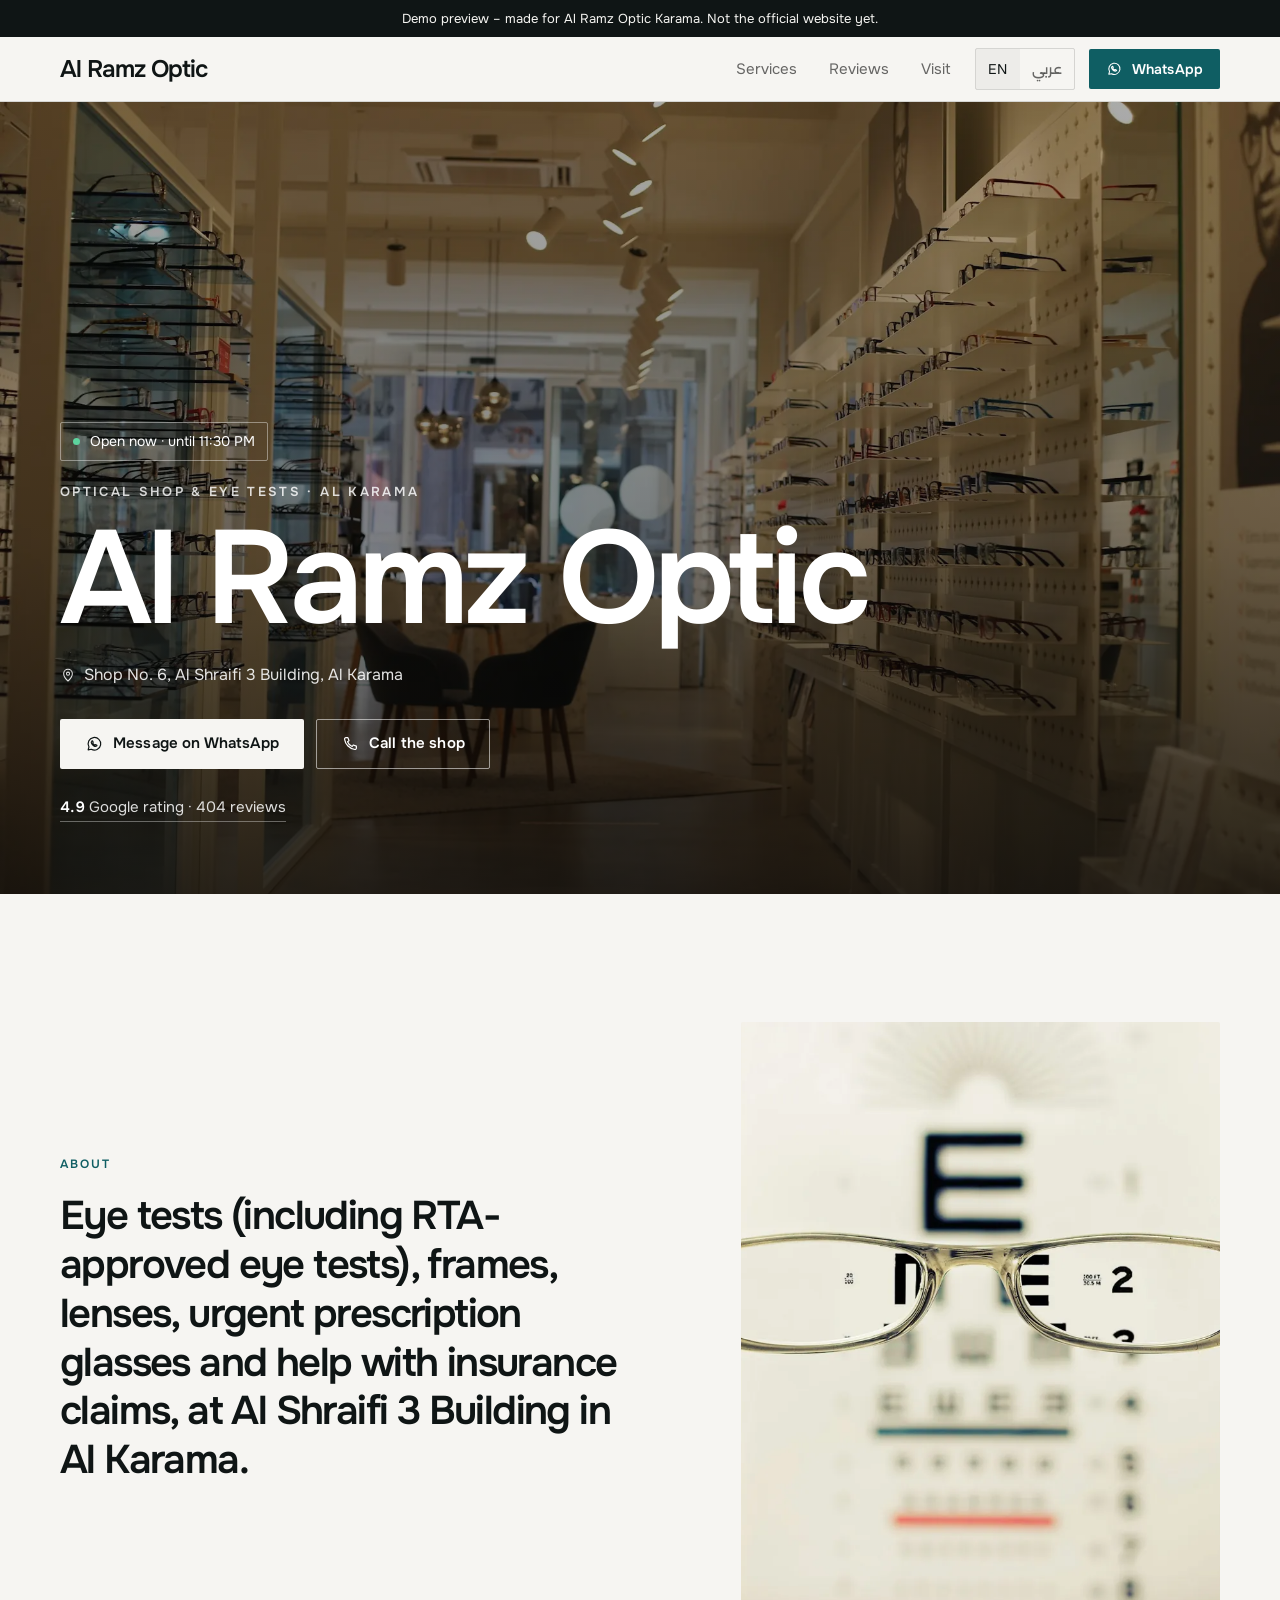
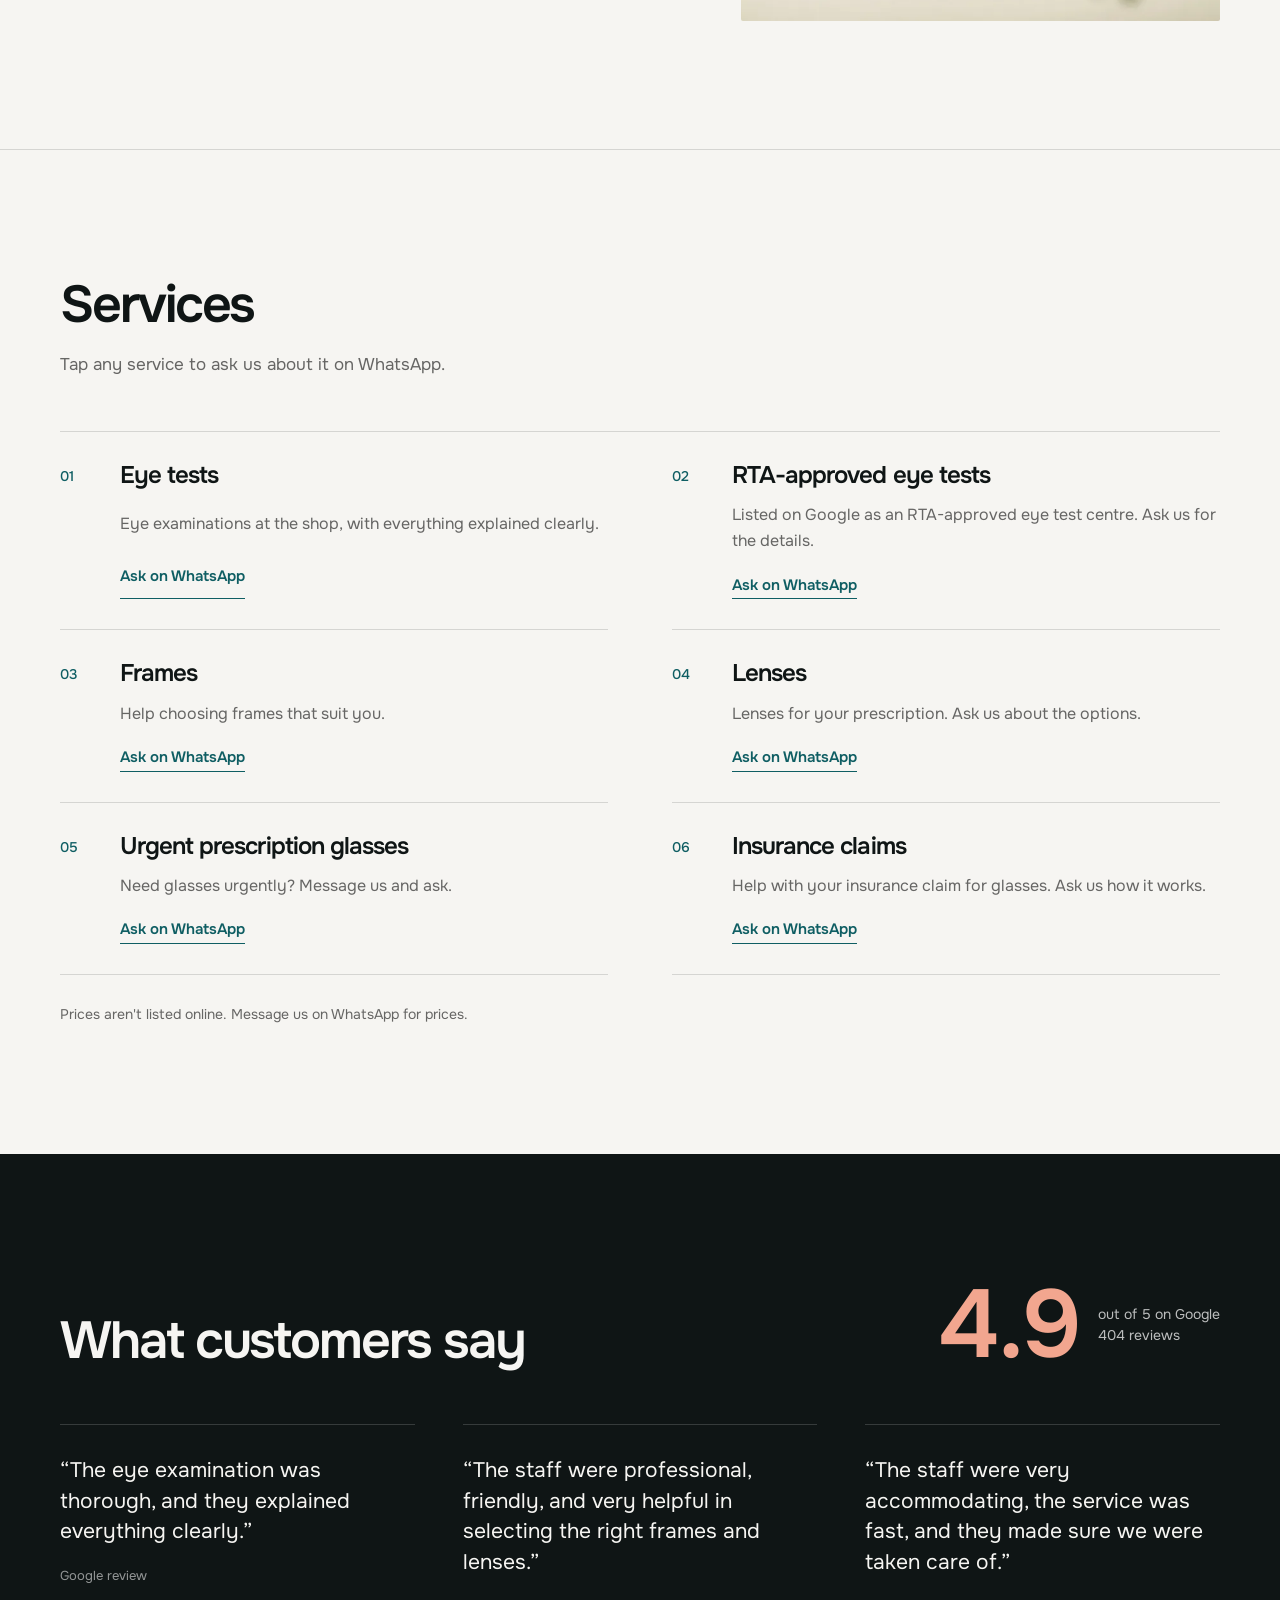
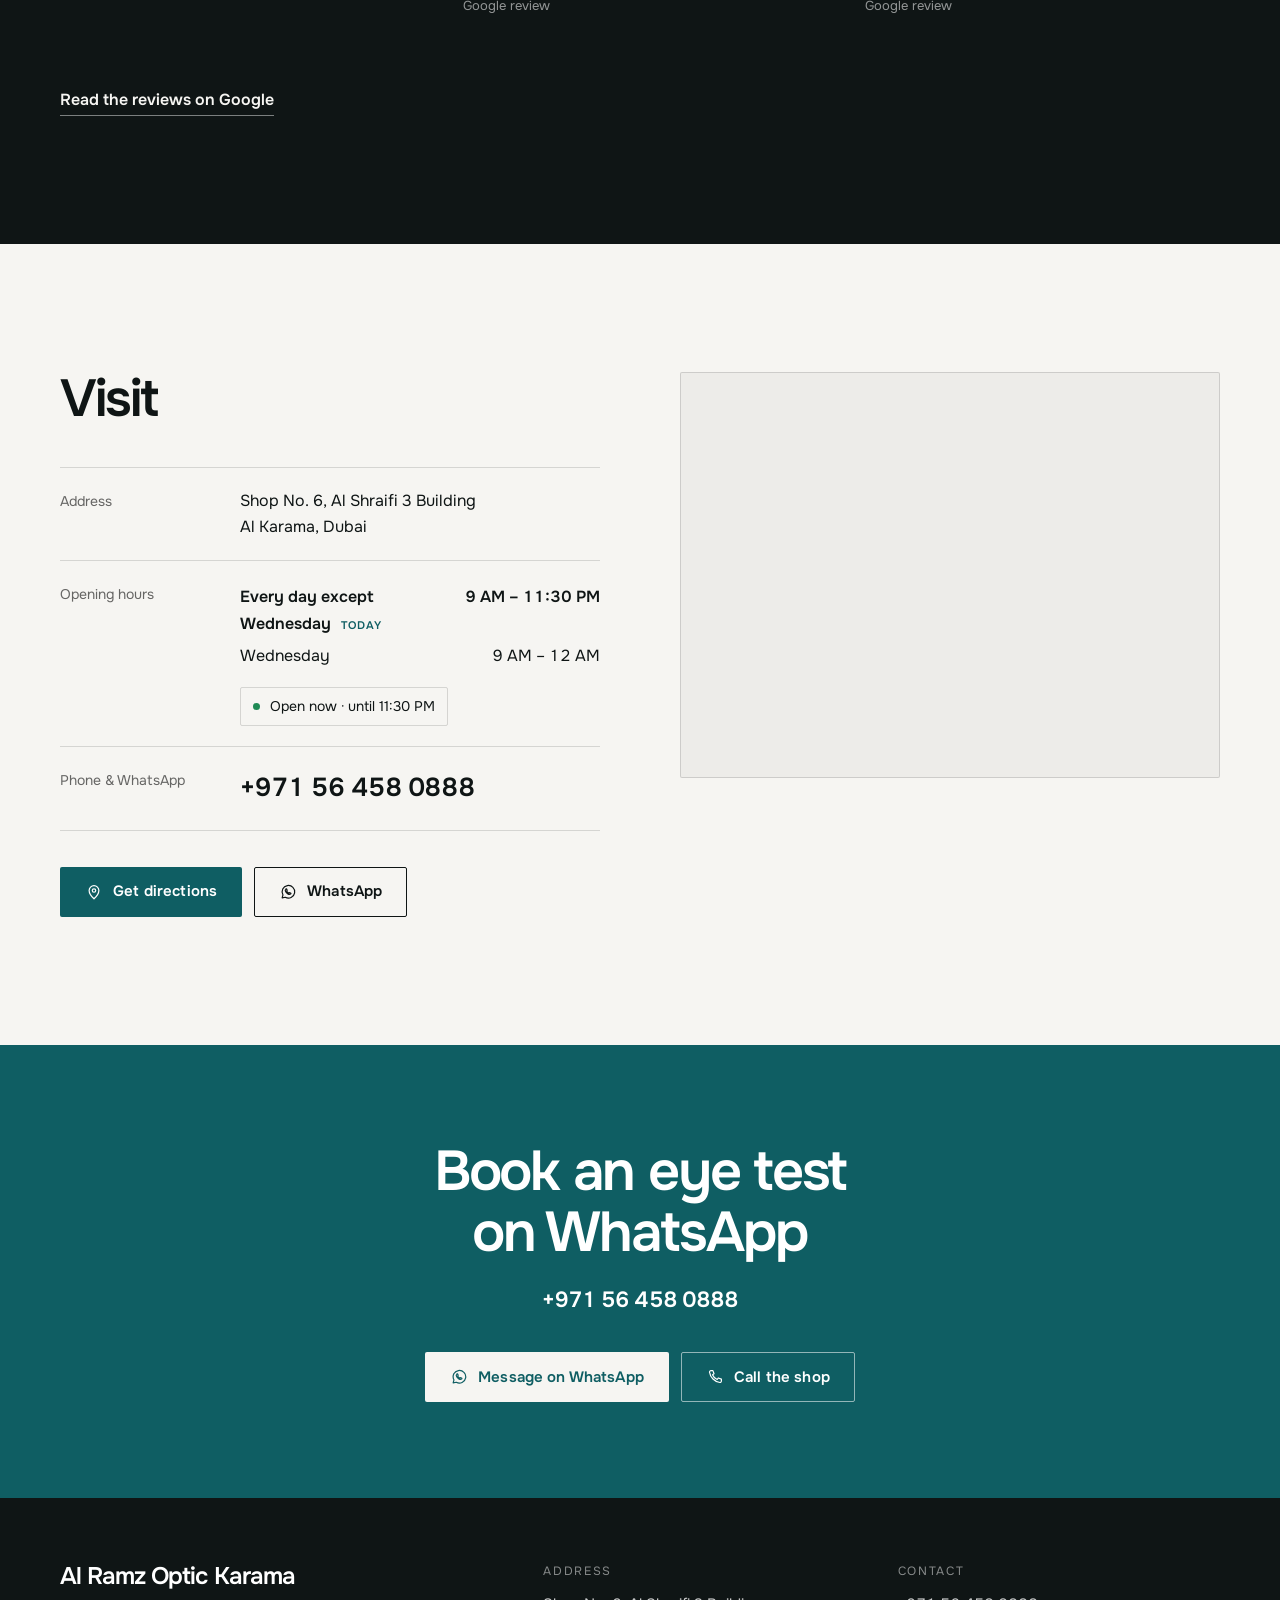
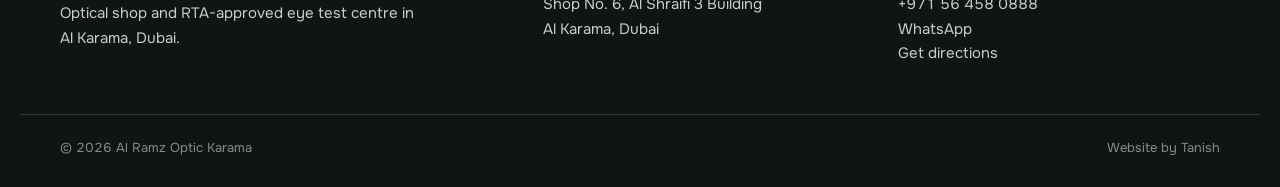
==== commit 3dbfe5eb: "Update demo website Co-Authored-By: Claude Opus 5.5 <noreply@anthropic.com>" ====
--- a/index.html
+++ b/index.html
@@ -3,36 +3,37 @@
 <head>
   <meta charset="utf-8">
   <meta name="viewport" content="width=device-width, initial-scale=1, viewport-fit=cover">
-  <title>Al Ramz Optic Karama · Eye tests, frames and lenses in Al Karama, Dubai</title>
-  <meta name="description" content="Optical shop and RTA-approved eye test centre at Al Shraifi 3 Building, Al Karama, Dubai: eye tests, frames, lenses, urgent prescription glasses and help with insurance claims. Rated 4.9 on Google.">
+  <title>Al Ramz Optic Karama · Optical shop &amp; eye tests · Al Karama</title>
+  <meta name="description" content="Eye tests (including RTA-approved eye tests), frames, lenses, urgent prescription glasses and help with insurance claims, at Al Shraifi 3 Building in Al Karama. Rated 4.9 on Google.">
   <meta name="robots" content="noindex">
-  <meta name="theme-color" content="#FBF7EF">
-
-  <link rel="icon" href="images/logo.svg" type="image/svg+xml">
-  <link rel="apple-touch-icon" href="images/apple-touch-icon.png">
+  <meta name="theme-color" content="#F6F5F2">
+
+  <link rel="icon" href="images/icon.png" type="image/png">
+  <link rel="apple-touch-icon" href="images/icon.png">
 
   <!-- Social sharing (WhatsApp, iMessage, X…). WhatsApp previews don't run JavaScript, so these are plain text. -->
   <meta property="og:type" content="website">
   <meta property="og:site_name" content="Al Ramz Optic Karama">
-  <meta property="og:title" content="Al Ramz Optic Karama · RTA-approved eye test centre, Al Karama">
-  <meta property="og:description" content="Eye tests (including RTA-approved), frames, lenses, urgent prescription glasses and help with insurance claims. 4.9 on Google.">
+  <meta property="og:title" content="Al Ramz Optic Karama · Shop No. 6, Al Shraifi 3 Building, Al Karama">
+  <meta property="og:description" content="Optical shop &amp; eye tests · Al Karama. 4.9 on Google (404 reviews) · Message on WhatsApp.">
   <meta property="og:url" content="https://tanish0212.github.io/al-ramz-optic-demo/">
   <meta property="og:image" content="https://tanish0212.github.io/al-ramz-optic-demo/images/og-image.jpg">
+  <meta property="og:image:secure_url" content="https://tanish0212.github.io/al-ramz-optic-demo/images/og-image.jpg">
   <meta property="og:image:type" content="image/jpeg">
   <meta property="og:image:width" content="1200">
   <meta property="og:image:height" content="630">
-  <meta property="og:image:alt" content="Al Ramz Optic Karama, an optical shop and eye test centre in Al Karama, Dubai">
+  <meta property="og:image:alt" content="Al Ramz Optic Karama, Optical shop &amp; eye tests · Al Karama">
   <meta name="twitter:card" content="summary_large_image">
-  <meta name="twitter:title" content="Al Ramz Optic Karama · RTA-approved eye test centre, Al Karama">
-  <meta name="twitter:description" content="Eye tests (including RTA-approved), frames, lenses, urgent prescription glasses and help with insurance claims. 4.9 on Google.">
+  <meta name="twitter:title" content="Al Ramz Optic Karama · Shop No. 6, Al Shraifi 3 Building, Al Karama">
+  <meta name="twitter:description" content="Optical shop &amp; eye tests · Al Karama. 4.9 on Google (404 reviews) · Message on WhatsApp.">
   <meta name="twitter:image" content="https://tanish0212.github.io/al-ramz-optic-demo/images/og-image.jpg">
 
   <link rel="preconnect" href="https://fonts.googleapis.com">
   <link rel="preconnect" href="https://fonts.gstatic.com" crossorigin>
-  <!-- Fonts load without blocking the first paint -->
-  <link rel="preload" as="style" href="https://fonts.googleapis.com/css2?family=Spectral:ital,wght@0,500;0,600;1,500&amp;family=Work+Sans:wght@400;500;600&amp;family=El+Messiri:wght@400;500;600;700&amp;display=swap">
-  <link rel="stylesheet" href="https://fonts.googleapis.com/css2?family=Spectral:ital,wght@0,500;0,600;1,500&amp;family=Work+Sans:wght@400;500;600&amp;family=El+Messiri:wght@400;500;600;700&amp;display=swap" media="print" onload="this.media='all'">
-  <noscript><link rel="stylesheet" href="https://fonts.googleapis.com/css2?family=Spectral:ital,wght@0,500;0,600;1,500&amp;family=Work+Sans:wght@400;500;600&amp;family=El+Messiri:wght@400;500;600;700&amp;display=swap"></noscript>
+  <link rel="preload" as="image" href="images/hero.webp" imagesrcset="images/hero-m.webp 1000w, images/hero.webp 2000w" imagesizes="100vw" fetchpriority="high">
+  <link rel="preload" as="style" href="https://fonts.googleapis.com/css2?family=Onest:wght@400;500;600;700&amp;family=Alexandria:wght@500;700&amp;display=swap">
+  <link rel="stylesheet" href="https://fonts.googleapis.com/css2?family=Onest:wght@400;500;600;700&amp;family=Alexandria:wght@500;700&amp;display=swap" media="print" onload="this.media='all'">
+  <noscript><link rel="stylesheet" href="https://fonts.googleapis.com/css2?family=Onest:wght@400;500;600;700&amp;family=Alexandria:wght@500;700&amp;display=swap"></noscript>
   <link rel="stylesheet" href="style.css">
 </head>
 <body>
@@ -42,144 +43,110 @@
   <p class="demo-banner" data-t="demoBanner">Demo preview – made for Al Ramz Optic Karama. Not the official website yet.</p>
 
   <header class="site-header">
-    <div class="container header-inner">
-      <a class="brand" href="#top">
-        <img class="brand-mark" src="images/logo.svg" width="44" height="44" alt="">
-        <span class="brand-word">
-          <span class="brand-name" data-t="brandName">Al Ramz Optic</span>
-          <span class="brand-sub" data-t="brandSub">Eye test centre · Al Karama</span>
-        </span>
-        <span class="visually-hidden" data-shop="name">Al Ramz Optic Karama</span>
-      </a>
+    <div class="wrap header-inner">
+      <a class="wordmark" href="#top" data-t="brandName">Al Ramz Optic</a>
       <nav class="nav" data-t-aria="navLabel" aria-label="Main">
         <a href="#services" data-t="navServices">Services</a>
-        <a href="#how" data-t="navHow">How it works</a>
         <a href="#reviews" data-t="navReviews">Reviews</a>
         <a href="#visit" data-t="navVisit">Visit</a>
       </nav>
       <div class="header-actions">
-        <div class="lang-toggle" role="group" data-t-aria="langLabel" aria-label="Language">
+        <div class="lang" role="group" data-t-aria="langLabel" aria-label="Language">
           <button type="button" data-lang="en" lang="en" aria-pressed="true">EN</button>
-          <span class="lang-sep" aria-hidden="true"></span>
           <button type="button" data-lang="ar" lang="ar" aria-pressed="false">عربي</button>
         </div>
-        <a class="btn btn-primary btn-sm js-wa" href="https://wa.me/971564580888?text=Hello%20Al%20Ramz%20Optic%2C%20I%20found%20you%20on%20your%20website%20and%20I%27d%20like%20to%20ask%20about%20an%20eye%20test%20or%20glasses." target="_blank" rel="noopener" data-t-aria="waAria" aria-label="Message Al Ramz Optic Karama on WhatsApp">
-          <svg class="icon" viewBox="0 0 24 24" width="18" height="18" aria-hidden="true"><use href="#i-wa"/></svg>
-          <span class="label-long" data-t="waShort">WhatsApp</span>
+        <a class="btn btn-solid btn-sm js-wa" href="https://wa.me/971564580888?text=Hello%20Al%20Ramz%20Optic%2C%20I%20found%20you%20on%20your%20website%20and%20I%27d%20like%20to%20ask%20about%20your%20services." target="_blank" rel="noopener" data-t-aria="waAria" aria-label="Message Al Ramz Optic Karama on WhatsApp">
+          <svg class="ico" viewBox="0 0 24 24" width="16" height="16" aria-hidden="true"><use href="#i-wa"/></svg>
+          <span class="hide-sm" data-t="waShort">WhatsApp</span>
         </a>
       </div>
     </div>
   </header>
 
   <main id="main">
-    <!-- HERO -->
+    <!-- HERO: full-width photo, shop name over a dark overlay -->
     <section class="hero" id="top" aria-labelledby="hero-title">
-      <div class="container hero-grid">
-        <div class="hero-copy">
-          <p class="status js-status reveal"><span class="status-dot" aria-hidden="true"></span><span class="status-text"></span></p>
-          <p class="eyebrow reveal" data-t="heroEyebrow">Al Ramz Optic Karama</p>
-          <h1 class="hero-title js-hero-title" id="hero-title">Clear eyes. Clear answers.</h1>
-          <p class="lead reveal" data-t="heroSub"></p>
-          <p class="place reveal">
-            <svg class="icon" viewBox="0 0 24 24" width="18" height="18" aria-hidden="true"><use href="#i-pin"/></svg>
-            <span data-t="heroPlace">Shop No. 6, Al Shraifi 3 Building, Al Karama</span>
-          </p>
-          <div class="actions reveal">
-            <a class="btn btn-primary js-wa" href="https://wa.me/971564580888?text=Hello%20Al%20Ramz%20Optic%2C%20I%20found%20you%20on%20your%20website%20and%20I%27d%20like%20to%20ask%20about%20an%20eye%20test%20or%20glasses." target="_blank" rel="noopener">
-              <svg class="icon" viewBox="0 0 24 24" width="20" height="20" aria-hidden="true"><use href="#i-wa"/></svg>
-              <span data-t="waCta">Message on WhatsApp</span><span class="visually-hidden js-newtab"></span>
-            </a>
-            <a class="btn btn-ghost js-dir" href="https://www.google.com/maps/search/?api=1&amp;query=Al+Ramz+Optic+Al+Shraifi+3+Building+Al+Karama+Dubai" target="_blank" rel="noopener">
-              <svg class="icon" viewBox="0 0 24 24" width="20" height="20" aria-hidden="true"><use href="#i-pin"/></svg>
-              <span data-t="directions">Get Directions</span><span class="visually-hidden js-newtab"></span>
-            </a>
-          </div>
-          <a class="rating js-rating js-reviews reveal" href="#reviews"></a>
-        </div>
-        <figure class="hero-media reveal">
-          <div class="frame">
-            <img class="js-img" data-img="hero" src="images/phoropter.svg" alt="" width="480" height="600" fetchpriority="high">
-          </div>
-          <figcaption class="media-caption" data-t="heroCaption">Open late, every day</figcaption>
+      <picture class="hero-photo">
+        <source media="(max-width: 700px)" srcset="images/hero-m.webp">
+        <img class="js-img" data-img="hero" src="images/hero.webp" alt="Inside an optical shop with walls of frames" width="2000" height="1250" fetchpriority="high">
+      </picture>
+      <div class="hero-shade" aria-hidden="true"></div>
+      <div class="wrap hero-inner">
+        <p class="status js-status"><span class="status-dot" aria-hidden="true"></span><span class="status-text"></span></p>
+        <p class="hero-kicker" data-t="kicker">Optical shop &amp; eye tests · Al Karama</p>
+        <h1 class="hero-name" id="hero-title" data-t="heroName">Al Ramz Optic</h1>
+        <p class="hero-place">
+          <svg class="ico" viewBox="0 0 24 24" width="16" height="16" aria-hidden="true"><use href="#i-pin"/></svg>
+          <span data-t="heroPlace">Shop No. 6, Al Shraifi 3 Building, Al Karama</span>
+        </p>
+        <div class="actions">
+          <a class="btn btn-light js-wa" href="https://wa.me/971564580888?text=Hello%20Al%20Ramz%20Optic%2C%20I%20found%20you%20on%20your%20website%20and%20I%27d%20like%20to%20ask%20about%20your%20services." target="_blank" rel="noopener">
+            <svg class="ico" viewBox="0 0 24 24" width="18" height="18" aria-hidden="true"><use href="#i-wa"/></svg>
+            <span data-t="waCta">Message on WhatsApp</span><span class="visually-hidden js-newtab"></span>
+          </a>
+          <a class="btn btn-line-light js-tel" href="tel:+971564580888">
+            <svg class="ico" viewBox="0 0 24 24" width="18" height="18" aria-hidden="true"><use href="#i-phone"/></svg>
+            <span data-t="callCta">Call us</span>
+          </a>
+        </div>
+        <a class="hero-rating js-reviews" href="https://www.google.com/maps/search/?api=1&amp;query=Al+Ramz+Optic+Al+Shraifi+3+Building+Al+Karama+Dubai" target="_blank" rel="noopener"><span class="num">4.9</span> <span data-t="ratingShort">Google rating</span> · <span data-t="ratingCount">404 reviews</span><span class="visually-hidden js-newtab"></span></a>
+      </div>
+    </section>
+
+    <!-- INTRO -->
+    <section class="section intro" aria-labelledby="intro-title">
+      <div class="wrap intro-grid">
+        <div class="intro-copy reveal">
+          <p class="label" data-t="introLabel">About</p>
+          <h2 class="intro-lead" id="intro-title" data-t="intro">Eye tests (including RTA-approved eye tests), frames, lenses, urgent prescription glasses and help with insurance claims, at Al Shraifi 3 Building in Al Karama.</h2>
+          <div class="story js-story"></div>
+          <dl class="facts js-facts"></dl>
+        </div>
+        <figure class="intro-photo reveal">
+          <img class="js-img" data-img="intro" src="images/photo-1.webp" alt="Looking at an eye chart through a pair of glasses" width="1120" height="1400" loading="lazy" decoding="async">
         </figure>
       </div>
     </section>
 
-    <!-- QUICK FACTS -->
-    <section class="strip" data-t-aria="stripAria" aria-label="Quick facts">
-      <div class="container strip-grid">
-        <div class="strip-item">
-          <span class="strip-label" data-t="stripServicesLabel">Services</span>
-          <span class="strip-value" data-t="stripServices"></span>
-        </div>
-        <div class="strip-item">
-          <span class="strip-label" data-t="stripHoursLabel">Hours</span>
-          <span class="strip-value js-strip-hours"></span>
-        </div>
-        <div class="strip-item">
-          <span class="strip-label" data-t="stripRatingLabel">Google rating</span>
-          <span class="strip-value"><span class="js-stars"></span> <span class="num" data-t="stripRating"></span></span>
-        </div>
-      </div>
-    </section>
-
     <!-- SERVICES -->
-    <section class="section" id="services" aria-labelledby="services-title">
-      <div class="container">
+    <section class="section services-section" id="services" aria-labelledby="services-title">
+      <div class="wrap">
         <header class="section-head reveal">
-          <p class="kicker"><span class="kicker-num">01</span><span data-t="servicesKicker">Services</span></p>
-          <h2 id="services-title" data-t="servicesTitle">From the eye test to your new glasses.</h2>
+          <h2 id="services-title" data-t="servicesTitle">Services</h2>
           <p class="section-intro" data-t="servicesIntro"></p>
         </header>
-        <ul class="services js-services" role="list"></ul>
-        <p class="quote-note reveal" data-t="quoteNote"></p>
-      </div>
-    </section>
-
-    <!-- HOW IT WORKS -->
-    <section class="section section-alt" id="how" aria-labelledby="how-title">
-      <div class="container">
-        <header class="section-head reveal">
-          <p class="kicker"><span class="kicker-num">02</span><span data-t="howKicker">How it works</span></p>
-          <h2 id="how-title" data-t="howTitle">Three simple steps.</h2>
-        </header>
-        <ol class="steps js-steps" role="list"></ol>
-      </div>
-    </section>
+        <ol class="services js-services" role="list"></ol>
+        <p class="note reveal" data-t="quoteNote"></p>
+      </div>
+    </section>
+
+    <!-- PHOTOS -->
+
 
     <!-- REVIEWS -->
-    <section class="section section-reviews" id="reviews" aria-labelledby="reviews-title">
-      <div class="container">
+    <section class="section reviews-section" id="reviews" aria-labelledby="reviews-title">
+      <div class="wrap">
         <div class="reviews-head reveal">
           <div>
-            <p class="kicker"><span class="kicker-num">03</span><span data-t="reviewsKicker">Reviews</span></p>
-            <h2 id="reviews-title" data-t="reviewsTitle">In our customers' words.</h2>
+            <h2 id="reviews-title" data-t="reviewsTitle">What customers say</h2>
+            <p class="reviews-sub js-reviews-sub"></p>
           </div>
           <div class="score">
-            <span class="score-value js-score" lang="en" dir="ltr">4.9</span>
-            <div class="score-meta">
-              <span class="js-stars score-stars"></span>
-              <span class="score-count num" data-t="basedOn">404 reviews on Google</span>
-              <a class="text-link js-reviews" href="#reviews">
-                <span data-t="readMore">Read more on Google</span><span class="visually-hidden js-newtab"></span>
-                <svg class="icon icon-arrow" viewBox="0 0 24 24" width="18" height="18" aria-hidden="true"><use href="#i-arrow"/></svg>
-              </a>
-            </div>
+            <span class="score-value num" lang="en" dir="ltr">4.9</span>
+            <span class="score-meta"><span data-t="outOf">out of 5 on Google</span><br><span data-t="ratingCount">404 reviews</span></span>
           </div>
         </div>
         <ul class="reviews js-reviews-list" role="list"></ul>
+        <a class="text-link js-reviews reveal" href="https://www.google.com/maps/search/?api=1&amp;query=Al+Ramz+Optic+Al+Shraifi+3+Building+Al+Karama+Dubai" target="_blank" rel="noopener"><span data-t="readMore">Read the reviews on Google</span><span class="visually-hidden js-newtab"></span></a>
       </div>
     </section>
 
     <!-- VISIT -->
-    <section class="section section-visit" id="visit" aria-labelledby="visit-title">
-      <div class="container visit-grid">
-        <div class="visit-copy">
-          <header class="section-head reveal">
-            <p class="kicker"><span class="kicker-num">04</span><span data-t="visitKicker">Visit</span></p>
-            <h2 id="visit-title" data-t="visitTitle">Find us.</h2>
-          </header>
-          <dl class="visit-info reveal">
+    <section class="section visit-section" id="visit" aria-labelledby="visit-title">
+      <div class="wrap visit-grid">
+        <div class="visit-copy reveal">
+          <h2 id="visit-title" data-t="visitTitle">Visit</h2>
+          <dl class="info">
             <div>
               <dt data-t="addressLabel">Address</dt>
               <dd><address class="js-address"></address></dd>
@@ -188,7 +155,7 @@
               <dt data-t="hoursLabel">Opening hours</dt>
               <dd>
                 <table class="hours js-hours"></table>
-                <span class="status status--inline js-status"><span class="status-dot" aria-hidden="true"></span><span class="status-text"></span></span>
+                <p class="status status--ink js-status"><span class="status-dot" aria-hidden="true"></span><span class="status-text"></span></p>
               </dd>
             </div>
             <div>
@@ -196,36 +163,35 @@
               <dd><a class="phone-link js-tel js-phone" href="tel:+971564580888">+971 56 458 0888</a></dd>
             </div>
           </dl>
-          <div class="actions reveal">
-            <a class="btn btn-primary js-dir" href="https://www.google.com/maps/search/?api=1&amp;query=Al+Ramz+Optic+Al+Shraifi+3+Building+Al+Karama+Dubai" target="_blank" rel="noopener">
-              <svg class="icon" viewBox="0 0 24 24" width="20" height="20" aria-hidden="true"><use href="#i-pin"/></svg>
-              <span data-t="directions">Get Directions</span><span class="visually-hidden js-newtab"></span>
+          <div class="actions">
+            <a class="btn btn-solid js-dir" href="https://www.google.com/maps/search/?api=1&amp;query=Al+Ramz+Optic+Al+Shraifi+3+Building+Al+Karama+Dubai" target="_blank" rel="noopener">
+              <svg class="ico" viewBox="0 0 24 24" width="18" height="18" aria-hidden="true"><use href="#i-pin"/></svg>
+              <span data-t="directions">Get directions</span><span class="visually-hidden js-newtab"></span>
             </a>
-            <a class="btn btn-ghost js-wa" href="https://wa.me/971564580888?text=Hello%20Al%20Ramz%20Optic%2C%20I%20found%20you%20on%20your%20website%20and%20I%27d%20like%20to%20ask%20about%20an%20eye%20test%20or%20glasses." target="_blank" rel="noopener">
-              <svg class="icon" viewBox="0 0 24 24" width="20" height="20" aria-hidden="true"><use href="#i-wa"/></svg>
+            <a class="btn btn-line js-wa" href="https://wa.me/971564580888?text=Hello%20Al%20Ramz%20Optic%2C%20I%20found%20you%20on%20your%20website%20and%20I%27d%20like%20to%20ask%20about%20your%20services." target="_blank" rel="noopener">
+              <svg class="ico" viewBox="0 0 24 24" width="18" height="18" aria-hidden="true"><use href="#i-wa"/></svg>
               <span data-t="waShort">WhatsApp</span><span class="visually-hidden js-newtab"></span>
             </a>
           </div>
         </div>
         <div class="map reveal">
-          <iframe class="js-map" title="Map" width="600" height="380" loading="lazy" referrerpolicy="no-referrer-when-downgrade" allowfullscreen></iframe>
-        </div>
-      </div>
-    </section>
-
-    <!-- CLOSING CTA -->
-    <section class="cta-band" aria-labelledby="cta-title">
-      <div class="container cta-inner reveal">
-        <div class="motif" aria-hidden="true"><svg viewBox="0 0 112 32" width="112" height="32"><g fill="none" stroke="currentColor" stroke-width="1.8"><circle cx="40" cy="16" r="13"/><circle cx="72" cy="16" r="13"/><circle cx="40" cy="16" r="5" fill="currentColor"/><path d="M53 15q3-3 6 0M4 16h18M90 16h18"/></g></svg></div>
-        <h2 id="cta-title" class="cta-title" data-t="ctaTitle"></h2>
-        <p class="cta-sub" data-t="ctaSub"></p>
+          <iframe class="js-map" title="Map" width="640" height="480" loading="lazy" referrerpolicy="no-referrer-when-downgrade" allowfullscreen></iframe>
+        </div>
+      </div>
+    </section>
+
+    <!-- CLOSING -->
+    <section class="closing" aria-labelledby="closing-title">
+      <div class="wrap closing-inner reveal">
+        <h2 id="closing-title" class="closing-title" data-t="closingTitle">Book an eye test on WhatsApp</h2>
+        <p class="closing-phone"><a class="js-tel js-phone" href="tel:+971564580888">+971 56 458 0888</a></p>
         <div class="actions actions--center">
-          <a class="btn btn-primary js-wa" href="https://wa.me/971564580888?text=Hello%20Al%20Ramz%20Optic%2C%20I%20found%20you%20on%20your%20website%20and%20I%27d%20like%20to%20ask%20about%20an%20eye%20test%20or%20glasses." target="_blank" rel="noopener">
-            <svg class="icon" viewBox="0 0 24 24" width="20" height="20" aria-hidden="true"><use href="#i-wa"/></svg>
+          <a class="btn btn-light js-wa" href="https://wa.me/971564580888?text=Hello%20Al%20Ramz%20Optic%2C%20I%20found%20you%20on%20your%20website%20and%20I%27d%20like%20to%20ask%20about%20your%20services." target="_blank" rel="noopener">
+            <svg class="ico" viewBox="0 0 24 24" width="18" height="18" aria-hidden="true"><use href="#i-wa"/></svg>
             <span data-t="waCta">Message on WhatsApp</span><span class="visually-hidden js-newtab"></span>
           </a>
-          <a class="btn btn-ghost js-tel" href="tel:+971564580888">
-            <svg class="icon" viewBox="0 0 24 24" width="20" height="20" aria-hidden="true"><use href="#i-phone"/></svg>
+          <a class="btn btn-line-light js-tel" href="tel:+971564580888">
+            <svg class="ico" viewBox="0 0 24 24" width="18" height="18" aria-hidden="true"><use href="#i-phone"/></svg>
             <span data-t="callCta">Call us</span>
           </a>
         </div>
@@ -234,47 +200,41 @@
   </main>
 
   <footer class="site-footer">
-    <div class="container footer-grid">
-      <div class="footer-brand">
-        <img src="images/logo-light.svg" width="56" height="56" alt="">
-        <div>
-          <p class="footer-name" data-t="footerName">Al Ramz Optic Karama</p>
-          <p class="footer-tag" data-t="footerTag"></p>
-        </div>
-      </div>
-      <div class="footer-col">
+    <div class="wrap footer-grid">
+      <div>
+        <p class="footer-name" data-t="footerName">Al Ramz Optic Karama</p>
+        <p class="footer-tag" data-t="footerTag"></p>
+      </div>
+      <div>
         <p class="footer-label" data-t="addressLabel">Address</p>
         <address class="js-address"></address>
       </div>
-      <div class="footer-col">
+      <div>
         <p class="footer-label" data-t="footerContact">Contact</p>
         <p><a class="js-tel js-phone" href="tel:+971564580888">+971 56 458 0888</a></p>
-        <p><a class="js-wa" href="https://wa.me/971564580888?text=Hello%20Al%20Ramz%20Optic%2C%20I%20found%20you%20on%20your%20website%20and%20I%27d%20like%20to%20ask%20about%20an%20eye%20test%20or%20glasses." target="_blank" rel="noopener"><span data-t="waShort">WhatsApp</span><span class="visually-hidden js-newtab"></span></a></p>
-        <p><a class="js-dir" href="https://www.google.com/maps/search/?api=1&amp;query=Al+Ramz+Optic+Al+Shraifi+3+Building+Al+Karama+Dubai" target="_blank" rel="noopener"><span data-t="directions">Get Directions</span><span class="visually-hidden js-newtab"></span></a></p>
+        <p><a class="js-wa" href="https://wa.me/971564580888?text=Hello%20Al%20Ramz%20Optic%2C%20I%20found%20you%20on%20your%20website%20and%20I%27d%20like%20to%20ask%20about%20your%20services." target="_blank" rel="noopener"><span data-t="waShort">WhatsApp</span><span class="visually-hidden js-newtab"></span></a></p>
+        <p><a class="js-dir" href="https://www.google.com/maps/search/?api=1&amp;query=Al+Ramz+Optic+Al+Shraifi+3+Building+Al+Karama+Dubai" target="_blank" rel="noopener"><span data-t="directions">Get directions</span><span class="visually-hidden js-newtab"></span></a></p>
       </div>
     </div>
-    <div class="container footer-bottom">
+    <div class="wrap footer-bottom">
       <p>© <span class="js-year num"></span> <span lang="en" data-shop="name">Al Ramz Optic Karama</span></p>
       <p data-t="credit">Website by Tanish</p>
     </div>
   </footer>
 
-  <a class="fab js-wa" href="https://wa.me/971564580888?text=Hello%20Al%20Ramz%20Optic%2C%20I%20found%20you%20on%20your%20website%20and%20I%27d%20like%20to%20ask%20about%20an%20eye%20test%20or%20glasses." target="_blank" rel="noopener" data-t-aria="waAria" aria-label="Message Al Ramz Optic Karama on WhatsApp">
-    <svg viewBox="0 0 24 24" width="28" height="28" aria-hidden="true"><use href="#i-wa"/></svg>
+  <a class="fab js-wa" href="https://wa.me/971564580888?text=Hello%20Al%20Ramz%20Optic%2C%20I%20found%20you%20on%20your%20website%20and%20I%27d%20like%20to%20ask%20about%20your%20services." target="_blank" rel="noopener" data-t-aria="waAria" aria-label="Message Al Ramz Optic Karama on WhatsApp">
+    <svg viewBox="0 0 24 24" width="24" height="24" aria-hidden="true"><use href="#i-wa"/></svg>
   </a>
 
-  <!-- Icon set (drawn for this site, stroke only) -->
+  <!-- The only icons: WhatsApp, phone, map pin -->
   <svg width="0" height="0" style="position:absolute" aria-hidden="true" focusable="false">
-    <symbol id="i-wa" viewBox="0 0 24 24"><g fill="none" stroke="currentColor" stroke-width="1.7" stroke-linecap="round" stroke-linejoin="round"><path d="M4.2 19.8l1.1-3.9A8.4 8.4 0 1 1 8.4 19z"/><path d="M9 8.3c.2-.5.6-.6 1-.5l.9 2-.7.9c.5 1.2 1.5 2.2 2.8 2.8l.9-.7 2 .9c.1.4 0 .8-.5 1.1-.9.6-2.1.6-3.6-.2a8.4 8.4 0 0 1-2.9-2.9c-.8-1.5-.8-2.7.1-3.4z"/></g></symbol>
-    <symbol id="i-pin" viewBox="0 0 24 24"><g fill="none" stroke="currentColor" stroke-width="1.7" stroke-linecap="round" stroke-linejoin="round"><path d="M12 21s-6.5-5.8-6.5-11a6.5 6.5 0 0 1 13 0c0 5.2-6.5 11-6.5 11Z"/><circle cx="12" cy="10" r="2.3"/></g></symbol>
-    <symbol id="i-phone" viewBox="0 0 24 24"><path fill="none" stroke="currentColor" stroke-width="1.7" stroke-linecap="round" stroke-linejoin="round" d="M6.6 3.5h2.6l1.5 4.2-2 1.4a10.6 10.6 0 0 0 6.2 6.2l1.4-2 4.2 1.5v2.6a1.9 1.9 0 0 1-2 1.9A16.2 16.2 0 0 1 4.7 5.5a1.9 1.9 0 0 1 1.9-2Z"/></symbol>
-    <symbol id="i-arrow" viewBox="0 0 24 24"><path fill="none" stroke="currentColor" stroke-width="1.7" stroke-linecap="round" stroke-linejoin="round" d="M4.5 12h15M14 6.5l5.5 5.5-5.5 5.5"/></symbol>
-    <symbol id="i-store" viewBox="0 0 24 24"><g fill="none" stroke="currentColor" stroke-width="1.6" stroke-linecap="round" stroke-linejoin="round"><path d="M4 10v10h16V10M3 10l2-6h14l2 6Z"/><path d="M10 20v-5h4v5"/></g></symbol>
-    <symbol id="i-lens" viewBox="0 0 24 24"><g fill="none" stroke="currentColor" stroke-width="1.6" stroke-linecap="round" stroke-linejoin="round"><circle cx="7" cy="13" r="4"/><circle cx="17" cy="13" r="4"/><path d="M11 12.5q1-1 2 0M3 12l-1-3M21 12l1-3"/></g></symbol>
+    <symbol id="i-wa" viewBox="0 0 24 24"><g fill="none" stroke="currentColor" stroke-width="1.6" stroke-linecap="round" stroke-linejoin="round"><path d="M4.2 19.8l1.1-3.9A8.4 8.4 0 1 1 8.4 19z"/><path d="M9 8.3c.2-.5.6-.6 1-.5l.9 2-.7.9c.5 1.2 1.5 2.2 2.8 2.8l.9-.7 2 .9c.1.4 0 .8-.5 1.1-.9.6-2.1.6-3.6-.2a8.4 8.4 0 0 1-2.9-2.9c-.8-1.5-.8-2.7.1-3.4z"/></g></symbol>
+    <symbol id="i-pin" viewBox="0 0 24 24"><g fill="none" stroke="currentColor" stroke-width="1.6" stroke-linecap="round" stroke-linejoin="round"><path d="M12 21s-6.5-5.8-6.5-11a6.5 6.5 0 0 1 13 0c0 5.2-6.5 11-6.5 11Z"/><circle cx="12" cy="10" r="2.3"/></g></symbol>
+    <symbol id="i-phone" viewBox="0 0 24 24"><path fill="none" stroke="currentColor" stroke-width="1.6" stroke-linecap="round" stroke-linejoin="round" d="M6.6 3.5h2.6l1.5 4.2-2 1.4a10.6 10.6 0 0 0 6.2 6.2l1.4-2 4.2 1.5v2.6a1.9 1.9 0 0 1-2 1.9A16.2 16.2 0 0 1 4.7 5.5a1.9 1.9 0 0 1 1.9-2Z"/></symbol>
   </svg>
 
   <noscript>
-    <div class="noscript">Al Ramz Optic Karama · Shop No. 6, Al Shraifi 3 Building, Al Karama, Dubai · <a href="https://wa.me/971564580888">WhatsApp +971 56 458 0888</a></div>
+    <div class="noscript">Al Ramz Optic Karama · Shop No. 6, Al Shraifi 3 Building, Al Karama · <a href="https://wa.me/971564580888">WhatsApp +971 56 458 0888</a></div>
   </noscript>
 
   <script src="script.js"></script>
--- a/style.css
+++ b/style.css
@@ -1,581 +1,243 @@
-/* Al Ramz Optic Karama — stylesheet. Warm ivory + deep teal + coral; round lens frames, concentric rings, a phoropter, degree scales. */
+/* Al Ramz Optic Karama: editorial design. Two brand colours: #0F5E63 / #F2A68F. */
 
 :root {
-  --bg: #FBF7EF; --surface: #FFFFFF; --alt: #F1E9DA; --line: #E7DDCB; --line-2: #D3C6AE;
-  --ink: #0F4C4F; --muted: #5C6766;
-  --accent: #B9452C; --accent-hi: #9E3A25; --on-accent: #FFFFFF;
-  --deep: #0F4C4F; --on-deep: #FBF7EF; --on-deep-muted: #B7D3CF; --deep-line: rgba(251, 247, 239, .16);
-  --star: #B9452C;
-  --open: #2C8A64; --open-ring: rgba(44, 138, 100, .16); --closed: #98A09F;
-  --header-bg: #FBF7EF; --card-shadow: 0 24px 44px -32px rgba(15, 76, 79, .45); --fab-shadow: rgba(185, 69, 44, .45);
-  --f-display: "Spectral", Georgia, serif;
-  --f-body: "Work Sans", system-ui, -apple-system, "Segoe UI", sans-serif;
-  --f-ui: "Work Sans", system-ui, sans-serif;
-  --f-num: "Work Sans", system-ui, sans-serif;
-  --f-quote: "Spectral", Georgia, serif;
-  --f-brand: "Spectral", Georgia, serif;
-  --f-ar: "El Messiri", "Segoe UI", Tahoma, sans-serif;
-  --f-ar-display: "El Messiri", "Segoe UI", Tahoma, sans-serif;
-  --gutter: 20px; --max: 1200px; --header-h: 70px; --radius: 16px; --btn-radius: 999px;
-  --ease: cubic-bezier(.2, .65, .2, 1); --svc-cols: 3;
+  --accent: #0F5E63; --accent-2: #F2A68F; --on-accent: #FFFFFF;
+  --ink: #0F1515; --paper: #F6F5F2; --paper-2: rgba(0, 0, 0, .035);
+  --muted: rgba(20, 20, 20, .64); --line: rgba(20, 20, 20, .14);
+  --f-display: "Onest", system-ui, -apple-system, "Segoe UI", sans-serif; --f-body: "Onest", system-ui, -apple-system, "Segoe UI", sans-serif; --f-quote: "Onest", system-ui, -apple-system, "Segoe UI", sans-serif;
+  --f-ar: "Alexandria", "Segoe UI", Tahoma, sans-serif; --f-ar-display: "Alexandria", "Segoe UI", Tahoma, sans-serif;
+  --display-weight: 600; --ar-display-weight: 700; --display-tracking: -0.04em;
+  --radius: 2px; --hero-pos: 50% 50%;
   color-scheme: light;
 }
 
-/* =====================================================================
-   Base layout (shared structure). The theme block at the end of this
-   file gives the site its own look. Mobile-first; logical properties
-   (inline/block) so Arabic RTL mirrors automatically.
-   ===================================================================== */
-
+/* ======================================================================
+   Shared editorial stylesheet. Each site sets only the variables above
+   this block: two brand colours (--accent, --accent-2), near-black ink,
+   off-white paper, and its fonts. No shadows, no gradients except the
+   photo overlay, 1px rules, small radius, fades only.
+   ====================================================================== */
 *, *::before, *::after { box-sizing: border-box; }
-
-html {
-  -webkit-text-size-adjust: 100%;
-  text-size-adjust: 100%;
-  scroll-padding-top: calc(var(--header-h) + 12px);
-}
-@media (prefers-reduced-motion: no-preference) {
-  html { scroll-behavior: smooth; }
-}
-html[lang="ar"] {
-  --f-display: var(--f-ar-display);
-  --f-body: var(--f-ar);
-  --f-brand: var(--f-ar-display);
-}
-
+html { -webkit-text-size-adjust: 100%; scroll-behavior: smooth; scroll-padding-top: 72px; }
 body {
-  margin: 0;
-  background: var(--bg);
-  color: var(--ink);
-  font: 400 1.0625rem/1.65 var(--f-body);
-  -webkit-font-smoothing: antialiased;
-  -moz-osx-font-smoothing: grayscale;
-  overflow-x: clip;
-  font-variant-numeric: lining-nums;
-  font-feature-settings: "lnum" 1;
-}
-html[lang="ar"] body { line-height: 1.8; }
-
-img, svg, iframe { display: block; max-width: 100%; }
-img { height: auto; }
-a { color: inherit; text-decoration: none; }
-p, h1, h2, h3, ul, ol, dl, dd, figure, blockquote { margin: 0; padding: 0; }
-ul[role="list"], ol[role="list"] { list-style: none; }
+  margin: 0; background: var(--paper); color: var(--ink);
+  font: 400 1rem/1.65 var(--f-body); font-variant-numeric: lining-nums;
+  -webkit-font-smoothing: antialiased; text-rendering: optimizeLegibility;
+}
+html[lang="ar"] body { font-family: var(--f-ar); line-height: 1.8; }
+img { display: block; max-width: 100%; height: auto; }
+a { color: inherit; }
+h1, h2, h3, p, dl, dd, figure, ol, ul { margin: 0; }
+ol, ul { padding: 0; list-style: none; }
 address { font-style: normal; }
 button { font: inherit; color: inherit; }
-[hidden] { display: none !important; }
-
-::selection { background: var(--accent); color: var(--on-accent); }
-:focus-visible { outline: 2px solid var(--accent); outline-offset: 3px; border-radius: 2px; }
-
-.container {
-  width: 100%;
-  max-width: calc(var(--max) + var(--gutter) * 2);
-  margin-inline: auto;
-  padding-inline: var(--gutter);
-}
-@media (min-width: 768px) { :root { --gutter: 40px; } }
-@media (min-width: 1280px) { :root { --gutter: 56px; } }
-
-.visually-hidden {
-  position: absolute !important;
-  width: 1px; height: 1px;
-  overflow: hidden; clip: rect(0 0 0 0); clip-path: inset(50%);
-  white-space: nowrap;
-}
-.ltr { unicode-bidi: isolate; direction: ltr; }
-.num { font-family: var(--f-num); font-variant-numeric: lining-nums tabular-nums; }
-
-.skip-link {
-  position: absolute; inset-inline-start: 12px; top: -60px; z-index: 100;
-  background: var(--accent); color: var(--on-accent); padding: 12px 16px; border-radius: var(--radius);
-  font-weight: 500;
-}
+:focus-visible { outline: 2px solid var(--accent); outline-offset: 3px; }
+
+.wrap { width: 100%; max-width: 1240px; margin-inline: auto; padding-inline: 20px; }
+@media (min-width: 768px) { .wrap { padding-inline: 40px; } }
+.visually-hidden { position: absolute !important; width: 1px; height: 1px; overflow: hidden; clip: rect(0 0 0 0); white-space: nowrap; }
+.num, .ltr { font-variant-numeric: lining-nums tabular-nums; }
+.skip-link { position: absolute; inset-inline-start: 12px; top: -60px; z-index: 100; background: var(--ink); color: var(--paper); padding: 10px 16px; text-decoration: none; }
 .skip-link:focus { top: 12px; }
 
-/* ---------- Demo banner ---------- */
-.demo-banner {
-  background: var(--deep);
-  color: var(--on-deep);
-  text-align: center;
-  font-size: .8125rem;
-  line-height: 1.45;
-  letter-spacing: .02em;
-  padding: 7px var(--gutter);
-}
-
-/* ---------- Icons ---------- */
-.icon { display: inline-flex; flex: none; }
-.icon svg, svg.icon { width: 1.15em; height: 1.15em; }
-[dir="rtl"] .icon-arrow, [dir="rtl"] .service-link .icon svg { transform: scaleX(-1); }
-
-/* ---------- Buttons ---------- */
+/* ---------- type ---------- */
+h1, h2, h3, .wordmark, .footer-name, .score-value, .closing-phone, .phone-link {
+  font-family: var(--f-display); font-weight: var(--display-weight); letter-spacing: var(--display-tracking);
+}
+html[lang="ar"] :is(h1, h2, h3, .wordmark, .footer-name, .closing-title) { font-family: var(--f-ar-display); letter-spacing: 0; font-weight: var(--ar-display-weight); }
+h2 { font-size: clamp(2rem, 4.4vw, 3.25rem); line-height: 1.05; }
+html[lang="ar"] h2 { line-height: 1.35; }
+.label {
+  font: 600 .75rem/1 var(--f-body); letter-spacing: .16em; text-transform: uppercase; color: var(--accent);
+  margin-bottom: 22px;
+}
+html[lang="ar"] .label { font-family: var(--f-ar); letter-spacing: 0; text-transform: none; font-size: .9375rem; }
+
+/* ---------- buttons ---------- */
 .btn {
   display: inline-flex; align-items: center; justify-content: center; gap: 10px;
-  min-height: 52px; padding: 0 26px;
-  border-radius: var(--btn-radius);
-  font: 500 1rem/1 var(--f-body);
-  letter-spacing: .02em;
-  border: 1px solid transparent;
-  transition: background-color .25s var(--ease), color .25s var(--ease), border-color .25s var(--ease), transform .25s var(--ease);
-  white-space: nowrap;
-}
-.btn-primary { background: var(--accent); color: var(--on-accent); }
-.btn-primary:hover { background: var(--accent-hi); }
-.btn-ghost { border-color: var(--accent); color: var(--accent); background: transparent; }
-.btn-ghost:hover { background: var(--accent); color: var(--on-accent); }
-.btn:active { transform: translateY(1px); }
-.btn-sm { min-height: 44px; padding: 0 16px; font-size: .9375rem; gap: 8px; }
-
+  min-height: 50px; padding: 0 24px; border-radius: var(--radius); border: 1px solid transparent;
+  font: 600 .9375rem/1 var(--f-body); letter-spacing: .01em; text-decoration: none; white-space: nowrap;
+  transition: background-color .2s, color .2s, border-color .2s;
+}
+html[lang="ar"] .btn { font-family: var(--f-ar); font-size: 1rem; letter-spacing: 0; }
+.btn-sm { min-height: 40px; padding: 0 16px; font-size: .875rem; }
+.btn-solid { background: var(--accent); color: var(--on-accent); }
+.btn-solid:hover { background: var(--ink); }
+.btn-line { border-color: var(--ink); color: var(--ink); }
+.btn-line:hover { background: var(--ink); color: var(--paper); }
+.btn-light { background: var(--paper); color: var(--ink); }
+.btn-light:hover { background: #fff; }
+.btn-line-light { border-color: rgba(255, 255, 255, .55); color: #fff; }
+.btn-line-light:hover { border-color: #fff; background: rgba(255, 255, 255, .08); }
+.ico { flex: none; }
 .actions { display: flex; flex-wrap: wrap; gap: 12px; }
 .actions--center { justify-content: center; }
 
-.text-link {
-  display: inline-flex; align-items: center; gap: 8px;
-  min-height: 44px;
-  color: var(--accent); font-weight: 500;
-  border-bottom: 1px solid currentColor;
-  padding-top: 4px;
-  transition: gap .25s var(--ease);
-}
-.text-link:hover { gap: 12px; }
-
-/* ---------- Header ---------- */
+/* ---------- demo banner + header ---------- */
+.demo-banner { background: var(--ink); color: var(--paper); text-align: center; font-size: .8125rem; padding: 8px 16px; }
+.demo-banner[hidden] { display: none; }
 .site-header {
-  position: sticky; top: 0; z-index: 50;
-  background: var(--header-bg);
-  border-bottom: 1px solid transparent;
-  transition: border-color .3s var(--ease), box-shadow .3s var(--ease);
-}
-.site-header.is-compact { border-bottom-color: var(--line); }
-.header-inner {
-  display: flex; align-items: center; justify-content: space-between; gap: 12px;
-  min-height: var(--header-h);
-}
-.brand { display: inline-flex; align-items: center; gap: 10px; min-height: 44px; min-width: 0; }
-.brand-mark { width: 40px; height: 40px; flex: none; }
-.brand-word { display: flex; flex-direction: column; line-height: 1.1; min-width: 0; }
-.brand-name { font: 500 1.25rem/1 var(--f-brand); white-space: nowrap; }
-.brand-sub {
-  display: none;
-  font-size: .6875rem; letter-spacing: .18em; text-transform: uppercase; color: var(--muted);
-  margin-top: 5px; white-space: nowrap;
-}
-html[lang="ar"] .brand-sub { letter-spacing: 0; font-size: .75rem; }
-
-.nav { display: none; }
-.header-actions { display: flex; align-items: center; gap: 8px; flex: none; }
-.lang-toggle { display: flex; align-items: center; }
-.lang-toggle button {
-  min-width: 44px; min-height: 44px; padding: 0 8px;
-  background: none; border: 0; cursor: pointer;
-  font: 500 .9375rem/1 var(--f-ui);
-  color: var(--muted);
-  border-radius: 2px;
-}
-.lang-toggle button[lang="ar"] { font-family: var(--f-ar); }
-.lang-toggle button[aria-pressed="true"] { color: var(--accent); text-decoration: underline; text-underline-offset: 6px; text-decoration-thickness: 1px; }
-.lang-toggle button:hover { color: var(--ink); }
-.lang-sep { width: 1px; height: 16px; background: var(--line-2); }
-
-.site-header .btn-sm .label-long { display: none; }
-.site-header .btn-sm { width: 44px; padding: 0; }
-
-@media (min-width: 480px) {
-  .brand-sub { display: block; }
-  .site-header .btn-sm .label-long { display: inline; }
-  .site-header .btn-sm { width: auto; padding: 0 18px; }
-}
-@media (min-width: 768px) {
-  .brand-mark { width: 44px; height: 44px; }
-}
-@media (min-width: 1024px) {
-  .nav { display: flex; gap: 2px; }
-  .nav a {
-    display: inline-flex; align-items: center; min-height: 44px; padding: 0 14px;
-    font-size: .9375rem; color: var(--muted);
-    transition: color .2s var(--ease);
-  }
-  .nav a:hover { color: var(--accent); }
-}
-
-/* ---------- Shared type ---------- */
-.kicker {
-  display: inline-flex; align-items: center; gap: 12px;
-  font-size: .75rem; font-weight: 500; letter-spacing: .22em; text-transform: uppercase;
-  color: var(--accent);
-  margin-bottom: 18px;
-}
-.kicker-num { font-family: var(--f-num); font-size: .75rem; letter-spacing: .1em; }
-html[lang="ar"] .kicker { letter-spacing: 0; font-size: .875rem; font-weight: 600; }
-
-h1, h2, h3 { font-family: var(--f-display); font-weight: 500; color: var(--ink); }
-h2 {
-  font-size: clamp(2.125rem, 1.6rem + 2.4vw, 3.25rem);
-  line-height: 1.08; letter-spacing: -.01em;
-}
-html[lang="ar"] h2 { font-size: clamp(1.75rem, 1.35rem + 1.8vw, 2.5rem); line-height: 1.4; letter-spacing: 0; font-weight: 600; }
-
-.section { padding-block: 80px; }
-.section-alt { background: var(--alt); }
-@media (min-width: 1024px) { .section { padding-block: 112px; } }
-
-.section-head { margin-bottom: 44px; max-width: 760px; }
-.section-intro { margin-top: 16px; color: var(--muted); max-width: 56ch; }
-
-/* ---------- Status badge ---------- */
-.status {
-  display: inline-flex; align-items: center; gap: 10px;
-  font-size: .875rem; font-weight: 500; color: var(--ink);
-  padding: 7px 14px 7px 12px;
-  border: 1px solid var(--line-2); border-radius: 999px;
-  background: var(--surface);
-}
-.status-dot { width: 8px; height: 8px; border-radius: 50%; background: var(--closed); flex: none; }
-.status[data-state="open"] .status-dot { background: var(--open); box-shadow: 0 0 0 4px var(--open-ring); }
-.status--inline { margin-top: 14px; }
-
-/* ---------- Hero ---------- */
-.hero { padding-block: 32px 64px; position: relative; }
-.hero-grid { display: grid; gap: 44px; align-items: center; }
-.hero-copy .status { margin-bottom: 24px; }
-.eyebrow {
-  font-size: .75rem; letter-spacing: .24em; text-transform: uppercase; color: var(--accent); font-weight: 500;
-  margin-bottom: 14px;
-}
-html[lang="ar"] .eyebrow { letter-spacing: 0; font-size: .9375rem; font-weight: 600; }
-.hero-title {
-  font-size: clamp(2.75rem, 1.9rem + 4.2vw, 5.25rem);
-  line-height: 1; letter-spacing: -.015em;
-}
-.hero-title .line { display: block; }
-.hero-title .accent { color: var(--accent); }
-html[lang="ar"] .hero-title { font-size: clamp(2.125rem, 1.5rem + 3vw, 3.75rem); line-height: 1.35; letter-spacing: 0; font-weight: 600; }
-.lead { margin-top: 22px; font-size: 1.125rem; color: var(--muted); max-width: 46ch; }
-.place { display: inline-flex; align-items: center; gap: 8px; margin-top: 16px; font-weight: 500; color: var(--ink); }
-.place .icon { color: var(--accent); }
+  position: sticky; top: 0; z-index: 50; background: var(--paper);
+  border-bottom: 1px solid var(--line);
+}
+.header-inner { display: flex; align-items: center; gap: 24px; min-height: 64px; }
+.wordmark { font-size: 1.5rem; line-height: 1.1; text-decoration: none; margin-inline-end: auto; }
+.nav { display: none; gap: 32px; }
+.nav a { font-size: .9375rem; text-decoration: none; color: var(--muted); }
+.nav a:hover { color: var(--ink); }
+.header-actions { display: flex; align-items: center; gap: 14px; }
+.lang { display: flex; border: 1px solid var(--line); border-radius: var(--radius); }
+.lang button { background: none; border: 0; padding: 0 12px; min-height: 40px; min-width: 44px; cursor: pointer; font-size: .875rem; color: var(--muted); }
+.lang button[aria-pressed="true"] { color: var(--ink); background: var(--paper-2); }
+.lang button[lang="ar"] { font-family: var(--f-ar); }
+.hide-sm { display: none; }
+@media (min-width: 900px) { .nav { display: flex; } .hide-sm { display: inline; } }
+
+/* ---------- hero ---------- */
+.hero { position: relative; min-height: min(88svh, 820px); display: flex; align-items: flex-end; color: #fff; background: var(--ink); overflow: hidden; }
+.hero-photo, .hero-photo img { position: absolute; inset: 0; width: 100%; height: 100%; }
+.hero-photo img { object-fit: cover; object-position: var(--hero-pos, 50% 50%); }
+.hero-shade { position: absolute; inset: 0; background: linear-gradient(to top, rgba(8, 8, 8, .82) 0%, rgba(8, 8, 8, .5) 45%, rgba(8, 8, 8, .34) 100%); }
+.hero-inner { position: relative; padding-top: 120px; padding-bottom: 48px; }
+@media (min-width: 768px) { .hero-inner { padding-bottom: 72px; } }
+.hero-kicker { font: 600 .8125rem/1.4 var(--f-body); letter-spacing: .18em; text-transform: uppercase; color: rgba(255, 255, 255, .82); margin-top: 22px; }
+html[lang="ar"] .hero-kicker { font-family: var(--f-ar); letter-spacing: 0; text-transform: none; font-size: 1rem; }
+.hero-name { font-size: clamp(3rem, 10.5vw, 8.25rem); line-height: .96; margin-top: 14px; max-width: 14ch; text-wrap: balance; }
+html[lang="ar"] .hero-name { line-height: 1.25; font-size: clamp(2.75rem, 9vw, 6.5rem); }
+.hero-place { display: flex; align-items: center; gap: 8px; margin-top: 20px; color: rgba(255, 255, 255, .88); }
 .hero .actions { margin-top: 30px; }
-.rating {
-  display: inline-flex; align-items: center; gap: 10px; flex-wrap: wrap;
-  margin-top: 24px; min-height: 44px;
-  font-size: .9375rem; color: var(--muted);
-}
-.rating:hover span { color: var(--ink); }
-.stars { display: inline-flex; gap: 2px; color: var(--star); vertical-align: -2px; }
-
-.hero-media { position: relative; max-width: 420px; width: 100%; margin-inline: auto; }
-.frame { position: relative; overflow: hidden; aspect-ratio: 4 / 5; background: var(--alt); }
-.frame img { width: 100%; height: 100%; object-fit: cover; }
-.frame img[src$=".svg"] { object-fit: contain; }
-.media-caption {
-  position: absolute; inset-inline-start: 50%; bottom: -18px; transform: translateX(-50%);
-  background: var(--surface); border: 1px solid var(--line);
-  padding: 8px 16px; border-radius: 999px;
-  font-size: .8125rem; letter-spacing: .04em; white-space: nowrap; color: var(--ink);
-}
-[dir="rtl"] .media-caption { transform: translateX(50%); }
-
-@media (min-width: 768px) {
-  .hero { padding-block: 48px 88px; }
-  .hero-media { max-width: 440px; }
-}
-@media (min-width: 1024px) {
-  .hero { padding-block: 56px 104px; }
-  .hero-grid { grid-template-columns: 1.15fr .85fr; gap: 72px; }
-  .hero-media { max-width: none; margin-inline: 0; }
-}
-
-/* ---------- Quick facts strip ---------- */
-.strip { border-block: 1px solid var(--line); background: var(--surface); }
-.strip-grid { display: grid; }
-.strip-item { display: flex; flex-direction: column; gap: 4px; padding-block: 20px; border-bottom: 1px solid var(--line); }
-.strip-item:last-child { border-bottom: 0; }
-.strip-label { font-size: .75rem; letter-spacing: .2em; text-transform: uppercase; color: var(--accent); font-weight: 500; }
-html[lang="ar"] .strip-label { letter-spacing: 0; font-size: .875rem; }
-.strip-value { font-size: 1rem; color: var(--ink); }
-.strip-value .stars { margin-inline-end: 6px; }
-.strip-line { display: block; }
-@media (min-width: 768px) and (max-width: 1023px) {
-  .strip-grid { grid-template-columns: 1fr 1fr; }
-  .strip-item:first-child { grid-column: 1 / -1; }
-  .strip-item:nth-child(2) { border-bottom: 0; }
-  .strip-item:last-child { padding-inline-start: 28px; border-inline-start: 1px solid var(--line); }
-}
-@media (min-width: 1024px) {
-  .strip-grid { grid-template-columns: 1.3fr 1.1fr .9fr; }
-  .strip-item { border-bottom: 0; padding: 26px 28px; border-inline-start: 1px solid var(--line); }
-  .strip-item:first-child { border-inline-start: 0; padding-inline-start: 0; }
-}
-
-/* ---------- Services ---------- */
-.services { display: grid; gap: 20px; }
-@media (min-width: 600px) { .services { grid-template-columns: repeat(2, 1fr); gap: 24px; } }
-@media (min-width: 1100px) { .services { grid-template-columns: repeat(var(--svc-cols, 3), 1fr); } }
-.service {
-  display: flex; flex-direction: column;
-  background: var(--surface);
-  border: 1px solid var(--line);
-  border-radius: var(--radius);
-  overflow: hidden;
-  transition: border-color .3s var(--ease), box-shadow .4s var(--ease);
-}
-.service:hover { border-color: var(--line-2); box-shadow: var(--card-shadow); }
-.service-media { aspect-ratio: 5 / 4; background: var(--alt); overflow: hidden; border-bottom: 1px solid var(--line); }
-.service-media img { width: 100%; height: 100%; object-fit: cover; transition: transform .8s var(--ease); }
-.service-media img[src$=".svg"] { object-fit: contain; }
-.service:hover .service-media img { transform: scale(1.03); }
-.service-body { display: flex; flex-direction: column; flex: 1; padding: 22px 22px 18px; }
-.service-num { font: 500 .75rem/1 var(--f-num); letter-spacing: .14em; color: var(--accent); }
-.service-name { margin-top: 10px; font-size: 1.625rem; line-height: 1.15; }
-html[lang="ar"] .service-name { font-size: 1.3125rem; line-height: 1.45; font-weight: 600; }
-.service-alt { margin-top: 6px; font-size: .9375rem; color: var(--muted); }
-.service-alt[lang="ar"] { font-family: var(--f-ar); }
-.service-alt[lang="en"] { font-family: var(--f-display); }
-[dir="ltr"] .service-alt { text-align: left; }
-[dir="rtl"] .service-alt { text-align: right; }
-.service-desc { margin-top: 14px; margin-bottom: 18px; color: var(--muted); font-size: 1rem; }
-.service-link {
-  display: inline-flex; align-items: center; gap: 8px;
-  margin-top: auto; padding-top: 16px;
-  min-height: 44px;
-  color: var(--accent); font-weight: 500; font-size: .9375rem;
-  border-top: 1px solid var(--line);
-  transition: gap .25s var(--ease);
-}
-.service-link:hover { gap: 12px; }
-.quote-note {
-  margin-top: 32px; padding-top: 22px; border-top: 1px solid var(--line);
-  color: var(--muted); font-size: .9375rem;
-}
-
-/* ---------- Steps ---------- */
-.steps { display: grid; gap: 36px; position: relative; }
-.step { position: relative; }
-.step-mark { display: flex; align-items: center; gap: 14px; margin-bottom: 18px; position: relative; z-index: 1; }
-.step-num {
-  display: grid; place-items: center;
-  width: 52px; height: 52px; border-radius: 50%;
-  background: var(--accent); color: var(--on-accent);
-  font: 500 1.125rem/1 var(--f-num);
-}
-.step-icon {
-  display: grid; place-items: center;
-  width: 52px; height: 52px; border-radius: 50%;
-  border: 1px solid var(--line-2); background: var(--bg); color: var(--accent);
-}
-.step h3 { font-size: 1.625rem; line-height: 1.2; }
-html[lang="ar"] .step h3 { font-size: 1.3125rem; font-weight: 600; line-height: 1.5; }
-.step p { margin-top: 8px; color: var(--muted); max-width: 36ch; }
-@media (min-width: 768px) {
-  .steps { grid-template-columns: repeat(3, 1fr); gap: 32px; }
-  .steps::before {
-    content: ""; position: absolute; top: 26px; inset-inline: 26px 10%;
-    border-top: 1px solid var(--line-2);
-  }
-}
-
-/* ---------- Reviews ---------- */
-.reviews-head { display: grid; gap: 28px; margin-bottom: 44px; align-items: end; }
-.score { display: flex; align-items: center; gap: 20px; }
-.score-value { font: 400 4.25rem/.9 var(--f-num); letter-spacing: -.03em; color: var(--accent); font-variant-numeric: lining-nums; }
-.score-meta { display: grid; gap: 2px; justify-items: start; }
-.score-stars .stars svg { width: 18px; height: 18px; }
-.score-count { color: var(--muted); font-size: .9375rem; }
-.reviews { display: grid; gap: 20px; }
-.review figure {
-  height: 100%;
-  display: flex; flex-direction: column;
-  background: var(--surface);
-  border: 1px solid var(--line);
-  border-radius: var(--radius);
-  padding: 30px 26px 24px;
-}
-.quote-mark { color: var(--accent); opacity: .85; }
-.review blockquote { margin-top: 18px; flex: 1; }
-.review blockquote p { font: 400 1.25rem/1.45 var(--f-quote); color: var(--ink); }
-.review figcaption {
-  display: flex; align-items: center; gap: 10px; flex-wrap: wrap;
-  margin-top: 24px; padding-top: 16px; border-top: 1px solid var(--line);
-  font-size: .875rem; color: var(--muted); letter-spacing: .04em;
-}
-html[lang="ar"] .review figcaption { font-family: var(--f-ar); letter-spacing: 0; }
-@media (min-width: 768px) {
-  .reviews-head { grid-template-columns: 1fr auto; }
-  .reviews { grid-template-columns: repeat(2, 1fr); }
-  .review:first-child { grid-column: 1 / -1; }
-}
-@media (min-width: 1100px) {
-  .reviews { grid-template-columns: repeat(3, 1fr); }
-  .review:first-child { grid-column: auto; }
-  .review figure { padding: 36px 32px 26px; }
-}
-
-/* ---------- Visit ---------- */
-.visit-grid { display: grid; gap: 40px; }
-.visit-info { display: grid; margin-bottom: 30px; border-top: 1px solid var(--line); }
-.visit-info > div { padding-block: 18px; border-bottom: 1px solid var(--line); display: grid; gap: 6px; }
-.visit-info dt { font-size: .75rem; letter-spacing: .2em; text-transform: uppercase; color: var(--accent); font-weight: 500; }
-html[lang="ar"] .visit-info dt { letter-spacing: 0; font-size: .875rem; }
-.visit-info address span { display: block; }
-.phone-link {
-  display: inline-flex; align-items: center; min-height: 44px;
-  font: 400 1.5rem/1 var(--f-num); letter-spacing: .01em; color: var(--accent);
-  font-variant-numeric: lining-nums tabular-nums;
-  border-bottom: 1px solid transparent;
-}
-.phone-link:hover { border-bottom-color: currentColor; }
-.hours { border-collapse: collapse; width: 100%; max-width: 440px; }
-.hours th, .hours td { text-align: start; padding: 6px 0; font-weight: 400; vertical-align: baseline; }
-.hours td { text-align: end; white-space: nowrap; padding-inline-start: 16px; font-variant-numeric: lining-nums tabular-nums; }
-.hours td .range { display: block; }
-.hours tr.is-today th, .hours tr.is-today td { color: var(--accent); font-weight: 500; }
-.today-flag {
-  display: inline-block; margin-inline-start: 8px; padding: 1px 8px;
-  font-size: .6875rem; letter-spacing: .12em; text-transform: uppercase;
-  border: 1px solid currentColor; border-radius: 999px; vertical-align: 2px;
-}
-html[lang="ar"] .today-flag { letter-spacing: 0; font-size: .75rem; }
-.map { border-radius: var(--radius); overflow: hidden; border: 1px solid var(--line); background: var(--alt); }
-.map iframe { width: 100%; height: 350px; border: 0; }
-@media (min-width: 1024px) {
-  .visit-grid { grid-template-columns: .9fr 1.1fr; gap: 72px; align-items: center; }
-  .map iframe { height: 380px; }
-}
-
-/* ---------- Closing CTA ---------- */
-.cta-band { padding-block: 72px 88px; text-align: center; background: var(--alt); }
-.motif { position: relative; display: flex; justify-content: center; margin-bottom: 32px; color: var(--accent); }
-.motif::before { content: ""; position: absolute; inset-inline: 0; top: 50%; border-top: 1px solid var(--line-2); }
-.motif svg { position: relative; background: var(--alt); padding-inline: 14px; box-sizing: content-box; }
-.cta-title { font-size: clamp(2.125rem, 1.6rem + 2.4vw, 3.25rem); line-height: 1.1; }
-html[lang="ar"] .cta-title { font-size: clamp(1.75rem, 1.35rem + 1.8vw, 2.5rem); line-height: 1.4; font-weight: 600; }
-.cta-sub { margin: 14px auto 30px; color: var(--muted); max-width: 46ch; }
-
-/* ---------- Footer ---------- */
-.site-footer { background: var(--deep); color: var(--on-deep); padding-block: 64px 28px; }
-.footer-grid { display: grid; gap: 36px; }
-.footer-brand { display: flex; gap: 16px; align-items: center; }
-.footer-brand img { width: 56px; height: 56px; flex: none; }
-.footer-name { font: 500 1.5rem/1.15 var(--f-brand); }
-.footer-tag { margin-top: 6px; color: var(--on-deep-muted); font-size: .9375rem; }
-.footer-label { font-size: .75rem; letter-spacing: .2em; text-transform: uppercase; color: var(--on-deep-muted); margin-bottom: 10px; }
+.hero-rating { display: inline-block; margin-top: 26px; font-size: .9375rem; color: rgba(255, 255, 255, .85); text-decoration: none; border-bottom: 1px solid rgba(255, 255, 255, .35); padding-bottom: 2px; }
+.hero-rating .num { font-weight: 600; color: #fff; }
+
+/* open / closed */
+.status { display: inline-flex; align-items: center; gap: 10px; font-size: .875rem; padding: 7px 12px; border: 1px solid rgba(255, 255, 255, .4); border-radius: var(--radius); }
+.status-dot { width: 7px; height: 7px; border-radius: 50%; background: currentColor; flex: none; }
+.status[data-state="open"] .status-dot { background: #5DD39E; }
+.status[data-state="closed"] .status-dot { background: #E8A0A0; }
+.status--ink { border-color: var(--line); margin-top: 14px; }
+.status--ink[data-state="open"] .status-dot { background: #1F8A55; }
+.status--ink[data-state="closed"] .status-dot { background: #B4534D; }
+
+/* ---------- sections ---------- */
+.section { padding-block: 88px; }
+@media (min-width: 900px) { .section { padding-block: 128px; } }
+.section-head { display: grid; gap: 18px; margin-bottom: 52px; max-width: 760px; }
+.section-intro { color: var(--muted); font-size: 1.0625rem; max-width: 56ch; }
+
+/* intro */
+.intro-grid { display: grid; gap: 48px; align-items: center; }
+@media (min-width: 900px) { .intro-grid { grid-template-columns: 1.1fr .9fr; gap: 96px; } }
+.intro-lead { font-size: clamp(1.625rem, 3.2vw, 2.5rem); line-height: 1.22; text-wrap: pretty; }
+html[lang="ar"] .intro-lead { line-height: 1.6; }
+.story { display: grid; gap: 14px; margin-top: 28px; color: var(--muted); max-width: 60ch; }
+.story:empty { display: none; }
+.facts { margin-top: 40px; border-top: 1px solid var(--line); }
+.facts:empty { display: none; }
+.facts div { display: grid; grid-template-columns: 9rem 1fr; gap: 16px; padding: 14px 0; border-bottom: 1px solid var(--line); }
+.facts dt { color: var(--muted); font-size: .875rem; }
+.intro-photo img { width: 100%; aspect-ratio: 4 / 5; object-fit: cover; border-radius: var(--radius); }
+
+/* services */
+.services-section { border-top: 1px solid var(--line); }
+.services { display: grid; border-top: 1px solid var(--line); }
+@media (min-width: 768px) { .services { grid-template-columns: 1fr 1fr; column-gap: 64px; } }
+.service { display: grid; grid-template-columns: 3rem 1fr; gap: 4px 12px; padding: 28px 0 30px; border-bottom: 1px solid var(--line); }
+.service-num { font: 500 .875rem/2.3 var(--f-body); color: var(--accent); }
+.service-name { font-size: 1.5rem; line-height: 1.25; }
+.service-desc { grid-column: 2; color: var(--muted); margin-top: 6px; max-width: 46ch; }
+.service-link { grid-column: 2; justify-self: start; margin-top: 14px; font-weight: 600; font-size: .9375rem; color: var(--accent); text-decoration: none; border-bottom: 1px solid currentColor; padding-bottom: 1px; }
+.service-link:hover { color: var(--ink); }
+.note { margin-top: 28px; font-size: .875rem; color: var(--muted); }
+
+/* gallery */
+.gallery { padding-bottom: 88px; }
+.gallery-grid { display: grid; gap: 12px; grid-template-columns: 1fr 1fr; }
+.gallery-grid img { width: 100%; height: 100%; aspect-ratio: 4 / 5; object-fit: cover; border-radius: var(--radius); }
+.gallery-grid--3 img:first-child { grid-column: 1 / -1; aspect-ratio: 3 / 2; }
+@media (min-width: 900px) {
+  .gallery { padding-bottom: 128px; }
+  .gallery-grid { gap: 20px; }
+  .gallery-grid--3 { grid-template-columns: 1.4fr 1fr 1fr; }
+  .gallery-grid--3 img:first-child { grid-column: auto; aspect-ratio: auto; }
+}
+
+/* reviews: near-black band */
+.reviews-section { background: var(--ink); color: var(--paper); }
+.reviews-head { display: flex; flex-wrap: wrap; justify-content: space-between; align-items: flex-end; gap: 32px; margin-bottom: 56px; }
+.reviews-sub { margin-top: 14px; color: rgba(255, 255, 255, .62); font-size: .9375rem; }
+.reviews-sub:empty { display: none; }
+.score { display: flex; align-items: center; gap: 18px; }
+.score-value { font-size: clamp(4rem, 9vw, 6rem); line-height: .9; color: var(--accent-2); font-variant-numeric: lining-nums proportional-nums; letter-spacing: -0.02em; }
+.score-meta { font-size: .875rem; color: rgba(255, 255, 255, .72); line-height: 1.5; }
+.reviews { display: grid; gap: 0; border-top: 1px solid rgba(255, 255, 255, .16); }
+@media (min-width: 900px) { .reviews { grid-template-columns: repeat(3, 1fr); column-gap: 48px; border-top: 0; } }
+.review { padding: 30px 0; border-bottom: 1px solid rgba(255, 255, 255, .16); }
+@media (min-width: 900px) { .review { border-bottom: 0; border-top: 1px solid rgba(255, 255, 255, .16); } }
+.review blockquote { margin: 0; }
+.review blockquote p { font-family: var(--f-quote); font-size: 1.3125rem; line-height: 1.45; }
+.review figcaption { margin-top: 18px; font-size: .8125rem; color: rgba(255, 255, 255, .55); }
+.mention { font-family: var(--f-quote); font-size: 1.3125rem; line-height: 1.4; }
+html[lang="ar"] .mention { font-family: var(--f-ar-display); }
+.reviews-section .text-link { display: inline-block; margin-top: 40px; color: var(--paper); font-weight: 600; text-decoration: none; border-bottom: 1px solid rgba(255, 255, 255, .45); padding-bottom: 2px; }
+.reviews-section :focus-visible { outline-color: var(--paper); }
+
+/* visit */
+.visit-grid { display: grid; gap: 48px; }
+@media (min-width: 900px) { .visit-grid { grid-template-columns: 1fr 1fr; gap: 80px; align-items: start; } }
+.info { margin: 40px 0 36px; border-top: 1px solid var(--line); }
+.info > div { padding: 20px 0; border-bottom: 1px solid var(--line); display: grid; gap: 8px; }
+@media (min-width: 600px) { .info > div { grid-template-columns: 10rem 1fr; gap: 20px; } }
+.info dt { font-size: .875rem; color: var(--muted); padding-top: 2px; }
+.info address span { display: block; }
+.hours { border-collapse: collapse; width: 100%; max-width: 420px; }
+.hours th, .hours td { text-align: start; font-weight: 400; padding: 3px 0; vertical-align: top; }
+.hours td { text-align: end; white-space: nowrap; padding-inline-start: 20px; }
+.hours .range { display: block; }
+.hours tr.is-today th, .hours tr.is-today td { font-weight: 600; }
+.today-flag { font-size: .6875rem; letter-spacing: .08em; text-transform: uppercase; color: var(--accent); margin-inline-start: 6px; }
+html[lang="ar"] .today-flag { letter-spacing: 0; font-size: .8125rem; }
+.phone-link { font-size: 1.625rem; text-decoration: none; }
+.map { border: 1px solid var(--line); border-radius: var(--radius); overflow: hidden; background: var(--paper-2); }
+.map iframe { display: block; width: 100%; height: 100%; min-height: 360px; aspect-ratio: 4 / 3; border: 0; filter: grayscale(1) contrast(.95); }
+
+/* closing */
+.closing { background: var(--accent); color: var(--on-accent); padding-block: 96px; text-align: center; }
+.closing-title { font-size: clamp(2rem, 5vw, 3.5rem); line-height: 1.1; max-width: 18ch; margin-inline: auto; text-wrap: balance; }
+.closing-phone { margin: 18px 0 34px; font-size: 1.375rem; }
+.closing-phone a { text-decoration: none; }
+.closing .btn-light { color: var(--accent); }
+
+/* footer */
+.site-footer { background: var(--ink); color: rgba(255, 255, 255, .78); padding: 64px 0 28px; font-size: .9375rem; }
+.footer-grid { display: grid; gap: 32px; }
+@media (min-width: 768px) { .footer-grid { grid-template-columns: 1.4fr 1fr 1fr; } }
+.footer-name { color: #fff; font-size: 1.5rem; line-height: 1.2; }
+.footer-tag { margin-top: 10px; max-width: 36ch; }
+.footer-label { font-size: .75rem; letter-spacing: .14em; text-transform: uppercase; color: rgba(255, 255, 255, .5); margin-bottom: 10px; }
 html[lang="ar"] .footer-label { letter-spacing: 0; font-size: .875rem; }
-.footer-col address span { display: block; }
-.footer-col a { display: inline-flex; align-items: center; min-height: 44px; border-bottom: 1px solid transparent; }
-.footer-col a:hover { border-bottom-color: currentColor; }
-.footer-col p { line-height: 1.3; }
-.footer-bottom {
-  display: flex; flex-wrap: wrap; justify-content: space-between; gap: 8px 24px;
-  margin-top: 44px; padding-top: 22px; border-top: 1px solid var(--deep-line);
-  font-size: .875rem; color: var(--on-deep-muted);
-}
-.site-footer :focus-visible { outline-color: var(--on-deep); }
-@media (min-width: 768px) { .footer-grid { grid-template-columns: 1.3fr 1fr 1fr; gap: 40px; } }
-
-/* ---------- Floating WhatsApp button (mobile / tablet; bottom-left in Arabic) ---------- */
+.site-footer address span { display: block; }
+.site-footer a { text-decoration: none; }
+.site-footer a:hover { color: #fff; }
+.footer-bottom { display: flex; flex-wrap: wrap; justify-content: space-between; gap: 12px; margin-top: 48px; padding-top: 22px; border-top: 1px solid rgba(255, 255, 255, .14); font-size: .8125rem; color: rgba(255, 255, 255, .5); }
+
+/* floating WhatsApp (phones only) */
 .fab {
-  position: fixed; z-index: 60;
-  inset-inline-end: 18px; bottom: calc(18px + env(safe-area-inset-bottom));
-  width: 60px; height: 60px; border-radius: 50%;
-  display: grid; place-items: center;
-  background: var(--accent); color: var(--on-accent);
-  box-shadow: 0 10px 28px -8px var(--fab-shadow), 0 0 0 4px var(--bg);
-  transition: transform .25s var(--ease), background-color .25s var(--ease);
-}
-.fab:hover { background: var(--accent-hi); transform: translateY(-2px); }
-@media (min-width: 1024px) { .fab { display: none; } }
-@media (max-width: 1023px) { .site-footer { padding-bottom: 104px; } }
-
-.noscript { padding: 16px var(--gutter); background: var(--alt); text-align: center; }
-
-/* ---------- Motion ---------- */
-.motion .reveal {
-  opacity: 0; transform: translateY(16px);
-  transition: opacity .8s var(--ease), transform .8s var(--ease);
-  transition-delay: var(--d, 0ms);
-}
-.motion .reveal.is-in { opacity: 1; transform: none; }
-.motion .hero-title .line {
-  transform: translateY(14px);
-  animation: rise .9s var(--ease) forwards;
-  animation-delay: calc(120ms + var(--i) * 120ms);
-}
-@keyframes rise { to { transform: none; } }
-
+  position: fixed; inset-inline-end: 16px; bottom: max(16px, env(safe-area-inset-bottom)); z-index: 60;
+  width: 54px; height: 54px; display: grid; place-items: center; border-radius: 50%;
+  background: var(--accent); color: var(--on-accent); border: 1px solid rgba(255, 255, 255, .25);
+  opacity: 0; pointer-events: none; transition: opacity .3s;
+}
+.fab.is-on { opacity: 1; pointer-events: auto; }
+@media (min-width: 900px) { .fab { display: none; } }
+
+.noscript { padding: 16px 20px; background: var(--paper-2); text-align: center; }
+
+/* subtle fades only */
+.motion .reveal { opacity: 0; transition: opacity .7s ease; }
+.motion .reveal.is-in { opacity: 1; }
 @media (prefers-reduced-motion: reduce) {
-  *, *::before, *::after { animation: none !important; transition: none !important; }
-  .reveal, .hero-title .line { opacity: 1 !important; transform: none !important; }
-}
-
-@media print {
-  .site-header, .fab, .demo-banner, .map, .cta-band { display: none; }
-  .reveal { opacity: 1 !important; transform: none !important; }
-}
-
-/* ===================== Theme ===================== */
-
-.brand-name { font-weight: 600; font-size: 1.375rem; }
-html[lang="ar"] .brand-name { font-weight: 700; }
-.brand-sub { color: #16625F; }
-.btn { font-weight: 600; letter-spacing: .01em; }
-.btn-ghost { border-color: #0F4C4F; color: #0F4C4F; }
-.btn-ghost:hover { background: #0F4C4F; border-color: #0F4C4F; color: #FFFFFF; }
-h1, h2, h3, .cta-title { font-weight: 500; letter-spacing: -.015em; }
-html[lang="ar"] :is(h1, h2, h3, .cta-title) { font-weight: 700; }
-.hero-title { font-size: clamp(3rem, 2rem + 5vw, 6rem); line-height: 1; }
-.hero-title .accent { color: #B9452C; font-style: italic; }
-html[lang="ar"] .hero-title .accent { font-style: normal; }
-.eyebrow { color: #16625F; letter-spacing: .14em; font-weight: 600; }
-
-/* Hero: a round lens frame over faint concentric rings */
-.hero { background: #FBF7EF; overflow: hidden; }
-.hero-media::before { content: ""; position: absolute; inset: -14%; border-radius: 50%; background: repeating-radial-gradient(circle at 50% 50%, transparent 0 34px, rgba(15,76,79,.09) 34px 35.5px); background-size: 100% 100%; z-index: -1; }
-.hero-media::after { content: ""; position: absolute; width: 22px; height: 22px; border-radius: 50%; background: #F07A5E; top: 8%; inset-inline-end: 6%; box-shadow: 0 0 0 6px #FBF7EF; }
-.hero-grid { position: relative; z-index: 0; }
-@media (max-width: 767px) { .hero-media { max-width: 300px; } }
-.frame { aspect-ratio: 1 / 1; border-radius: 50%; background: #DCEBE7; box-shadow: 0 0 0 2px #0F4C4F, 0 0 0 12px #FBF7EF, 0 0 0 13px #0F4C4F; }
-.media-caption { background: #0F4C4F; color: #FBF7EF; border: 0; font-weight: 500; bottom: -6px; }
-
-.strip { background: #0F4C4F; border: 0; color: #FBF7EF; }
-.strip .strip-value { color: #FBF7EF; }
-.strip .strip-label { color: #F4A08B; font-weight: 600; }
-.strip-item { border-color: rgba(251, 247, 239, .16) !important; }
-.strip .stars { color: #F4A08B; }
-
-/* Kicker: a small lens ring holding the number */
-.kicker { color: #16625F; font-weight: 600; }
-.kicker-num { display: grid; place-items: center; width: 36px; height: 36px; border-radius: 50%; border: 1.5px solid #B9452C; color: #B9452C; font-weight: 600; letter-spacing: 0; }
-
-.service { border-color: var(--line); }
-.service-media { background: #DCEBE7; border-bottom: 0; }
-.service-num { color: #B9452C; font-weight: 600; }
-.service-name { font-size: 1.625rem; font-weight: 500; }
-.service-link { font-weight: 600; }
-
-/* Steps on sand, numbers in teal lenses */
-.section-alt { background: #F1E9DA; }
-.step-num { background: #0F4C4F; color: #FBF7EF; box-shadow: 0 0 0 5px #F1E9DA, 0 0 0 6px #0F4C4F; font-weight: 600; }
-.step-icon { background: #FBF7EF; border-color: var(--line-2); color: #B9452C; }
-
-/* Reviews on deep teal */
-.section-reviews { background: #0F4C4F; color: #FBF7EF; }
-.section-reviews h2 { color: #FBF7EF; }
-.section-reviews .kicker { color: #B7D3CF; }
-.section-reviews .kicker-num { border-color: #F4A08B; color: #F4A08B; }
-.score-value { color: #F4A08B; font-family: var(--f-display); }
-.section-reviews .stars { color: #F4A08B; }
-.score-count { color: #B7D3CF; }
-.section-reviews .text-link { color: #F4A08B; }
-.review figure { background: #FBF7EF; border: 0; }
-.review blockquote p { font-size: 1.375rem; font-weight: 500; }
-.quote-mark { color: #F07A5E; }
-.section-reviews :focus-visible { outline-color: #FBF7EF; }
-
-.phone-link { font-weight: 500; color: #0F4C4F; }
-.map { border-radius: 24px; border-color: var(--line-2); }
-
-.cta-band { background: #DCEBE7; }
-.cta-band .motif { color: #B9452C; }
-.cta-band .motif svg { background: #DCEBE7; }
-.cta-band .motif::before { border-top-color: #B7D3CF; }
-.fab { box-shadow: 0 10px 28px -8px var(--fab-shadow), 0 0 0 4px #FBF7EF, 0 0 0 5px #B9452C; }
+  html { scroll-behavior: auto; }
+  .motion .reveal { opacity: 1; transition: none; }
+}
+@media print { .site-header, .fab, .demo-banner { display: none; } }
